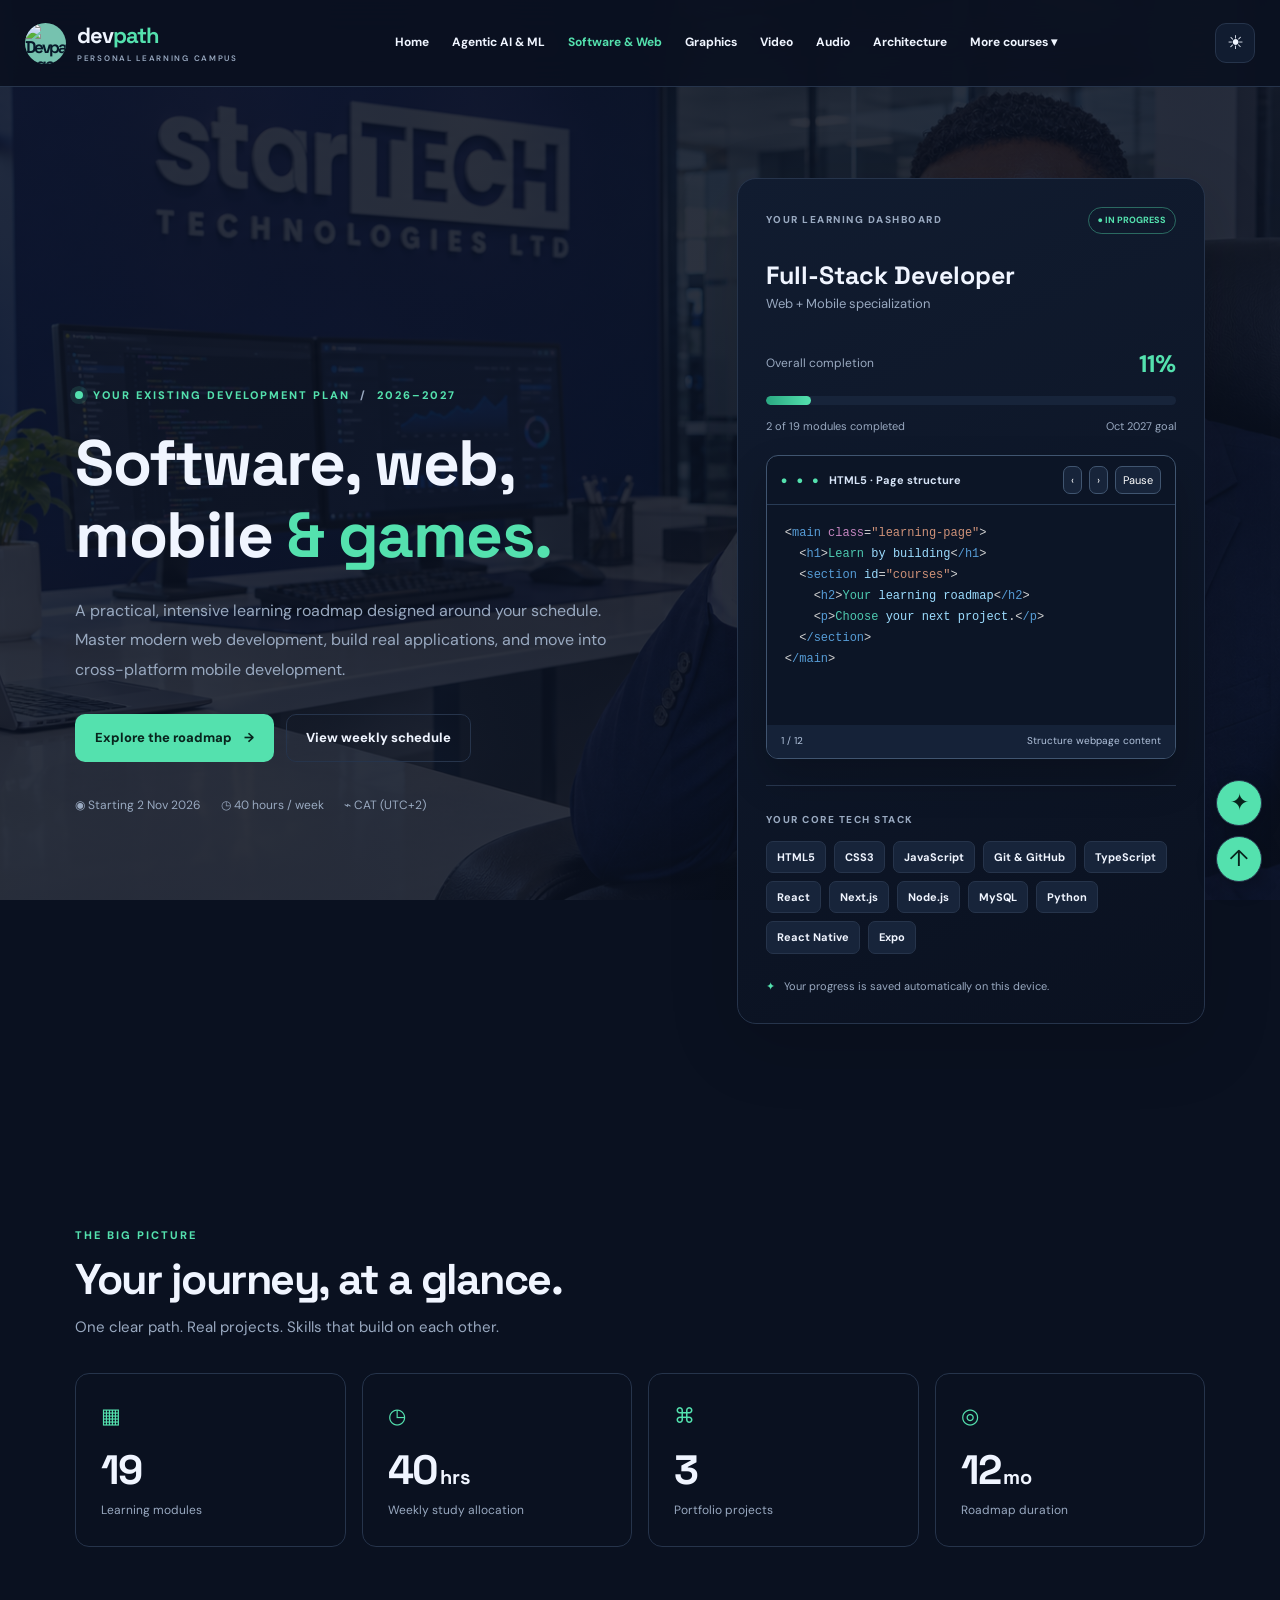
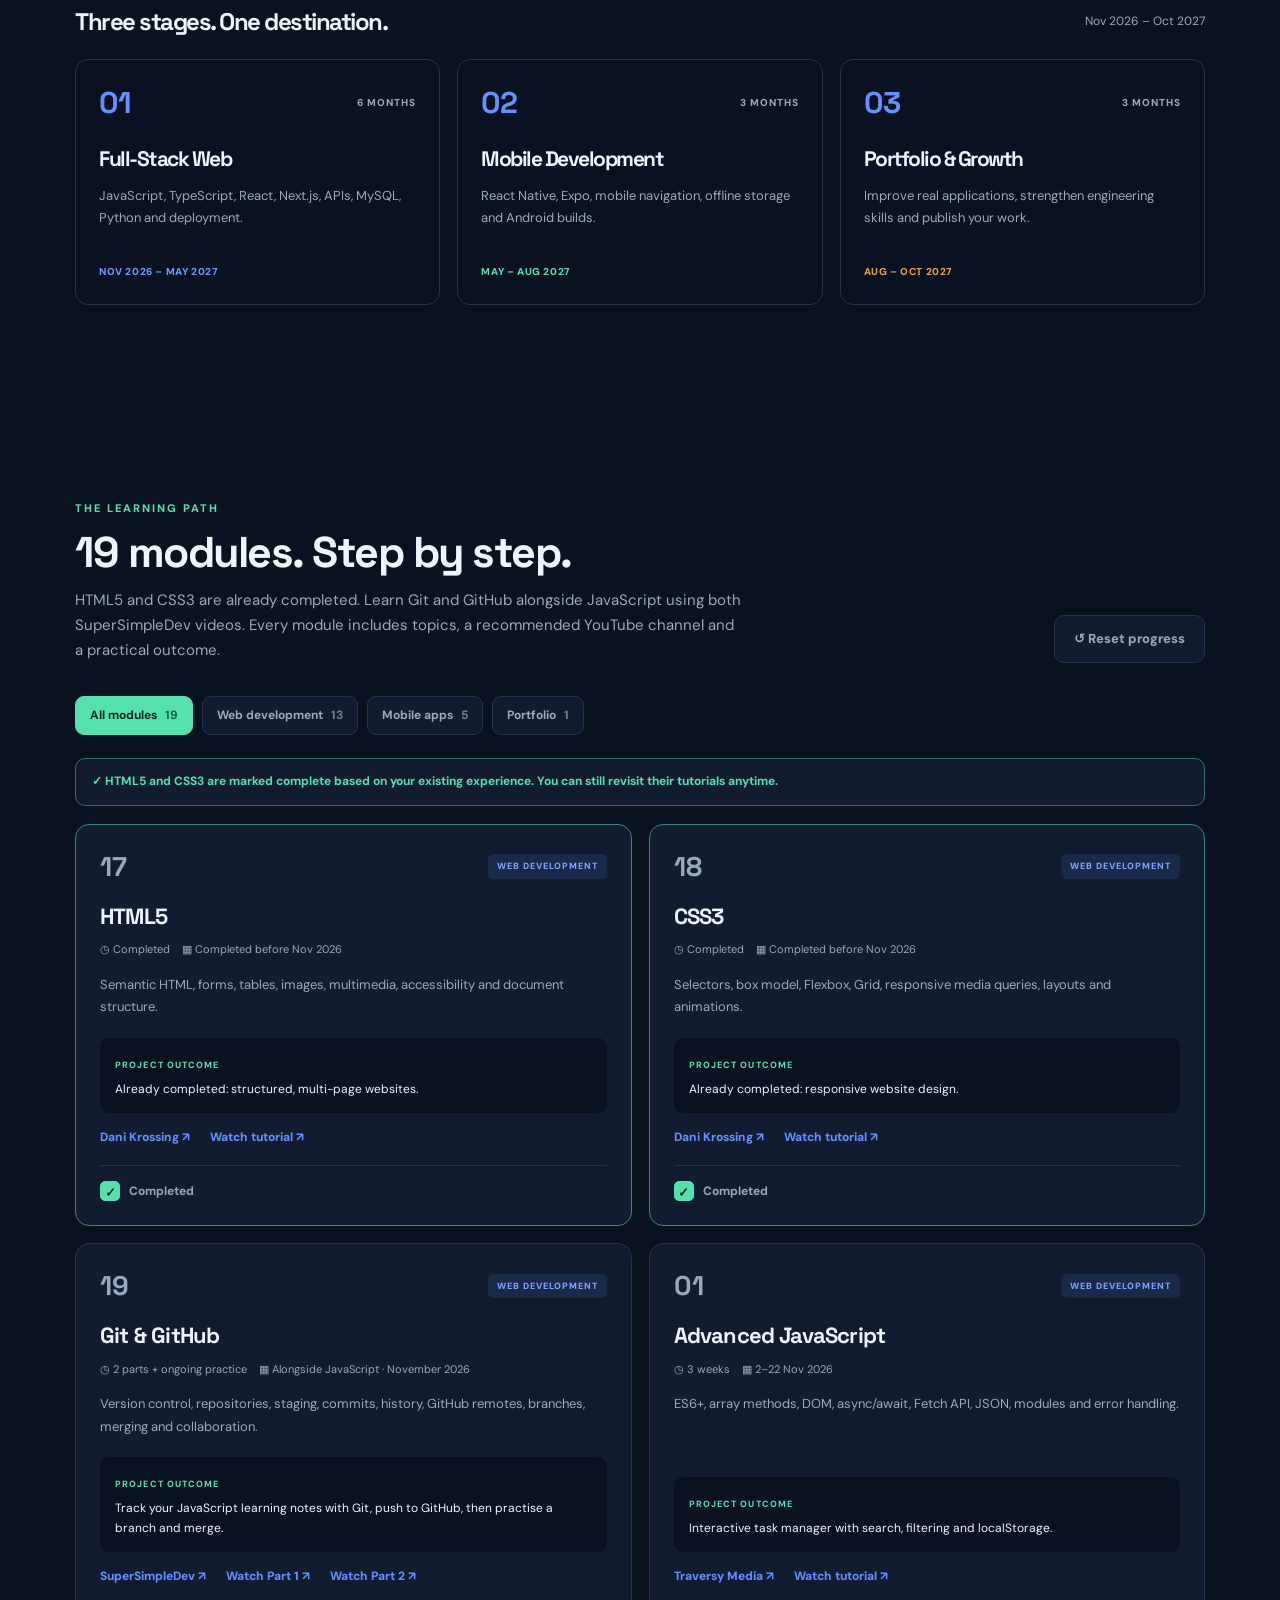
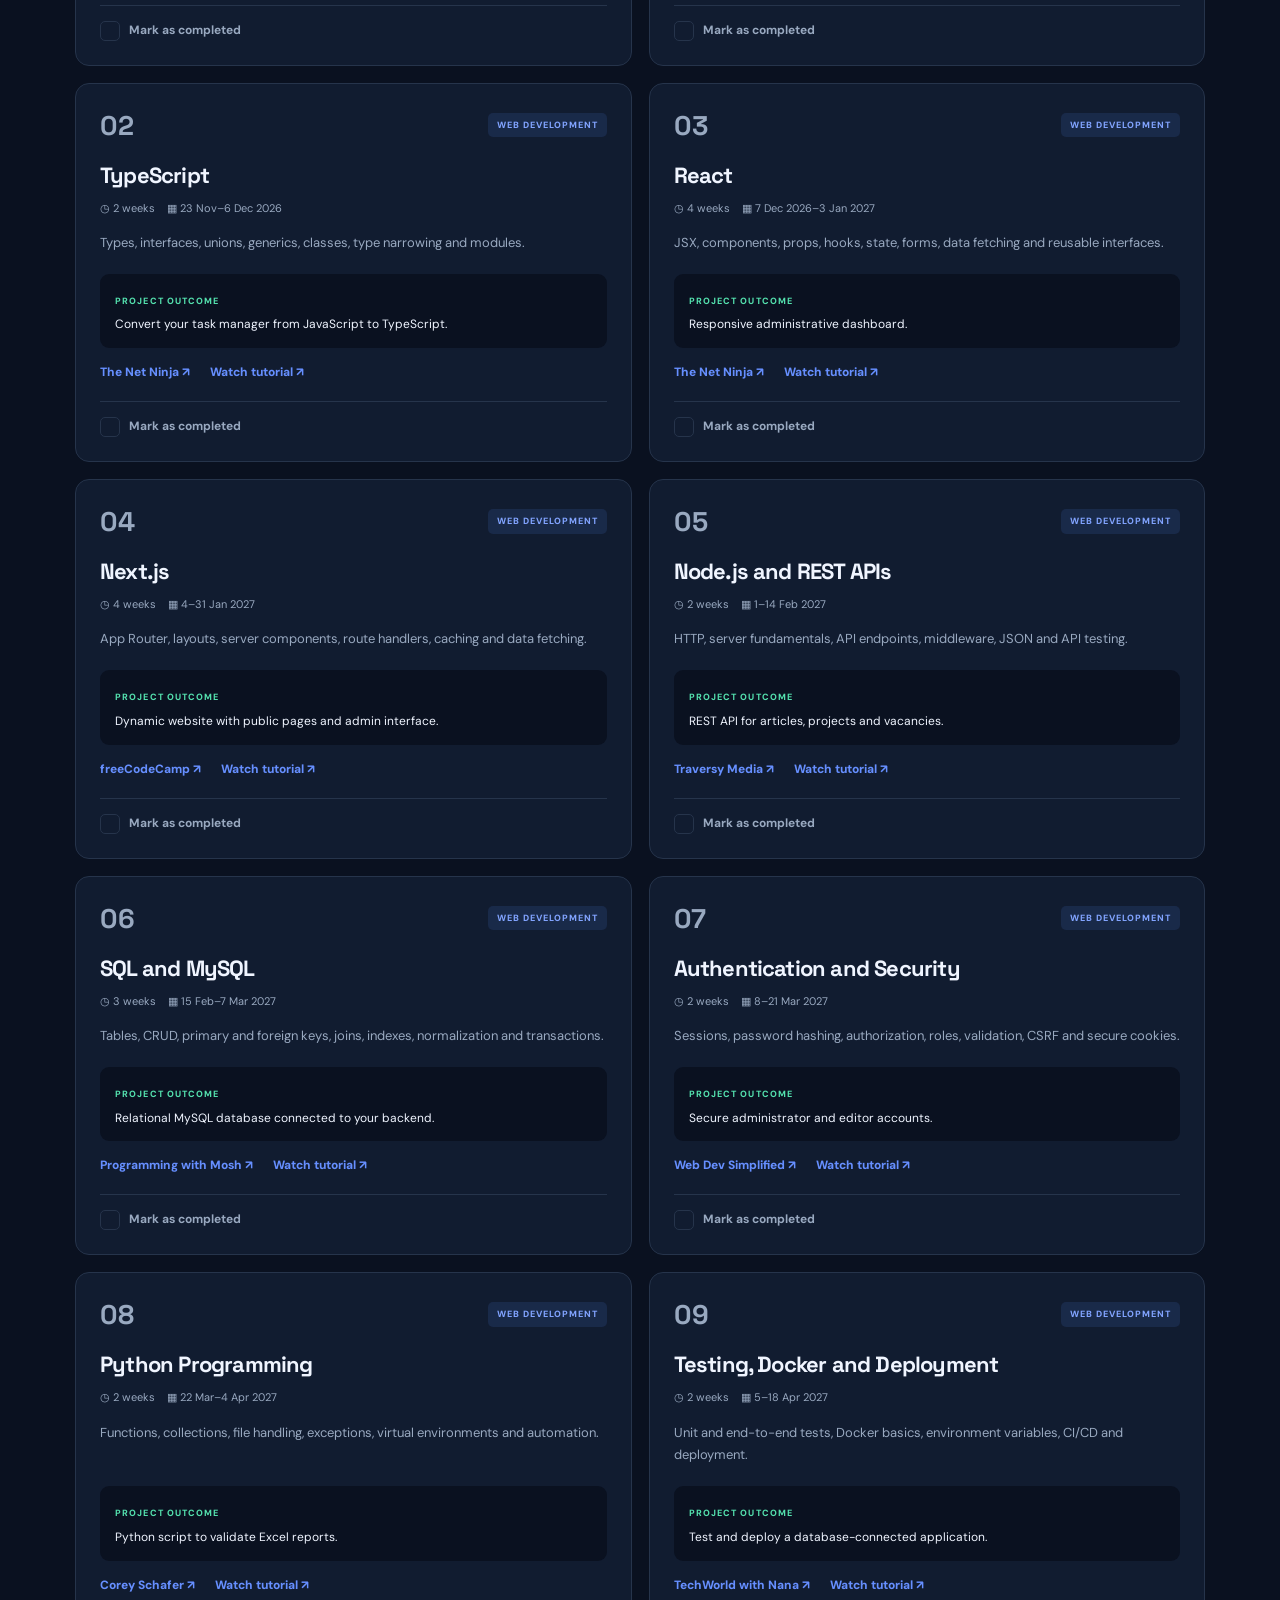
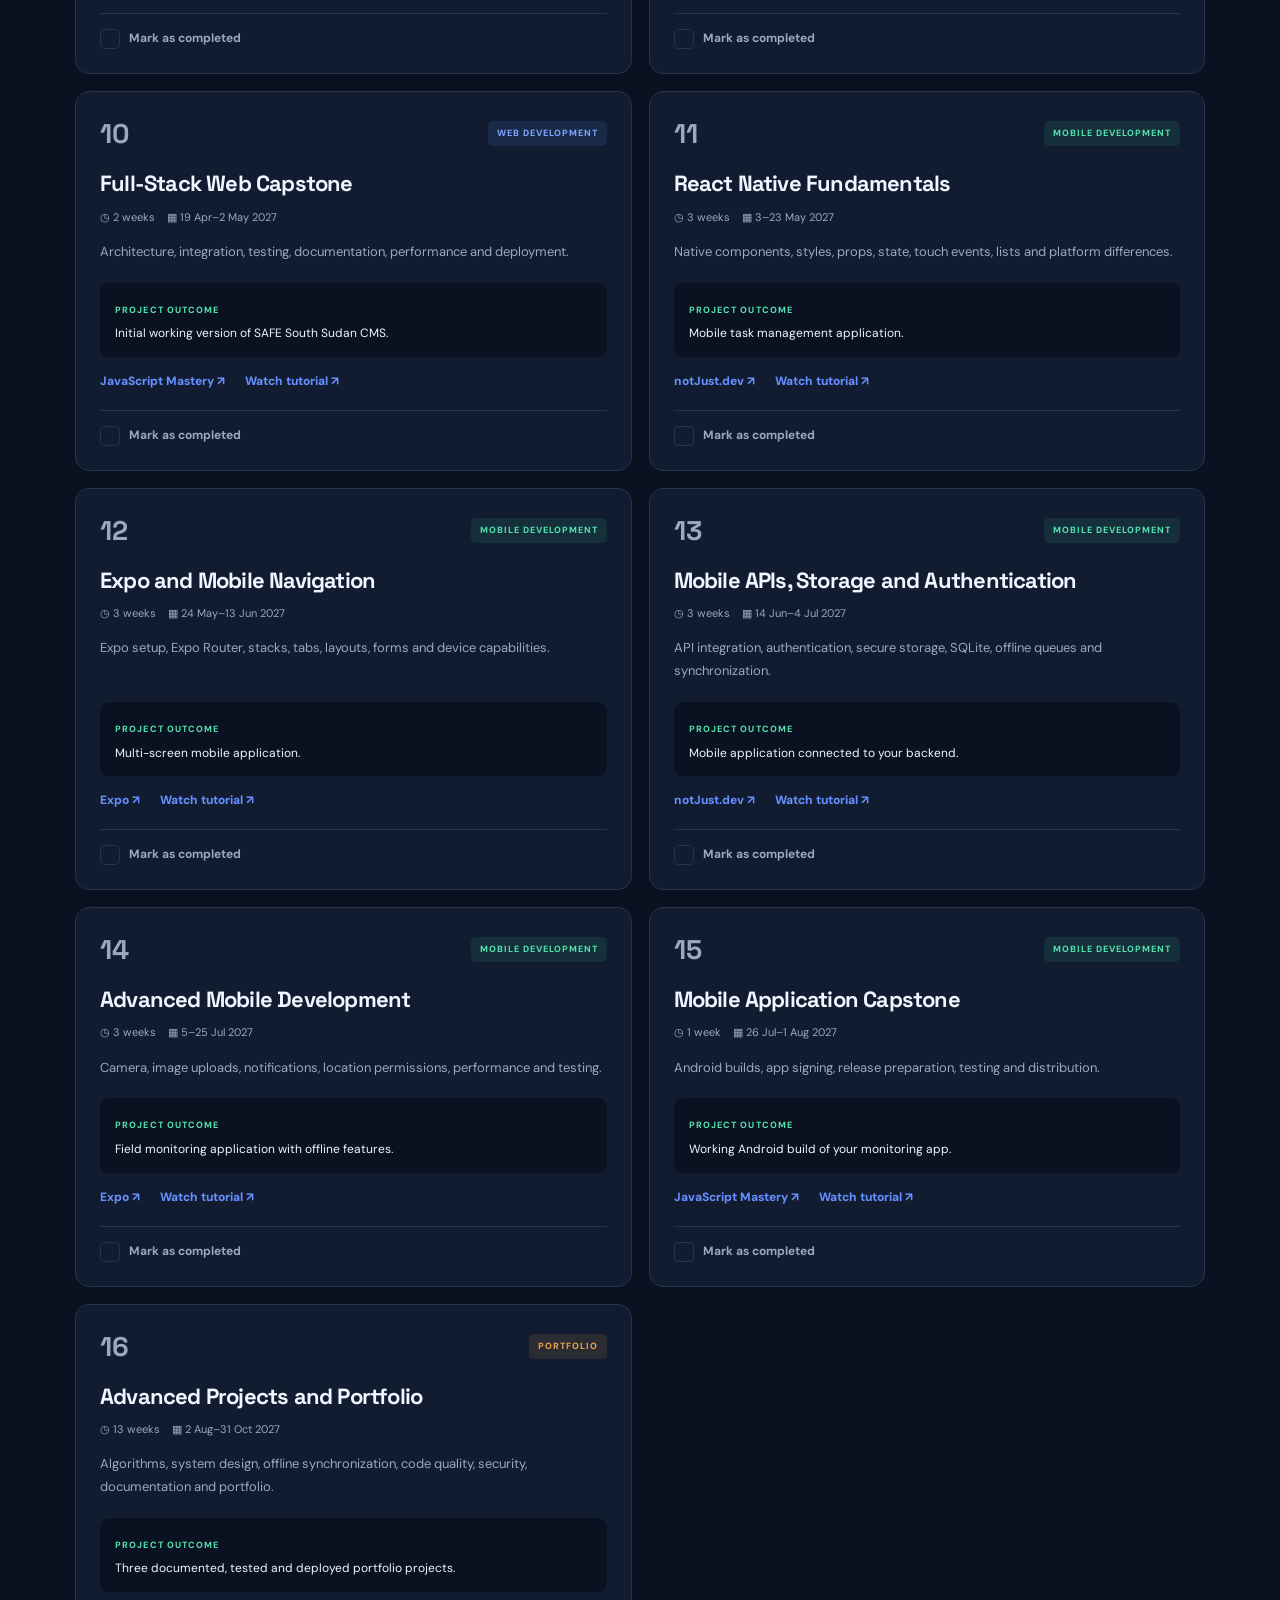
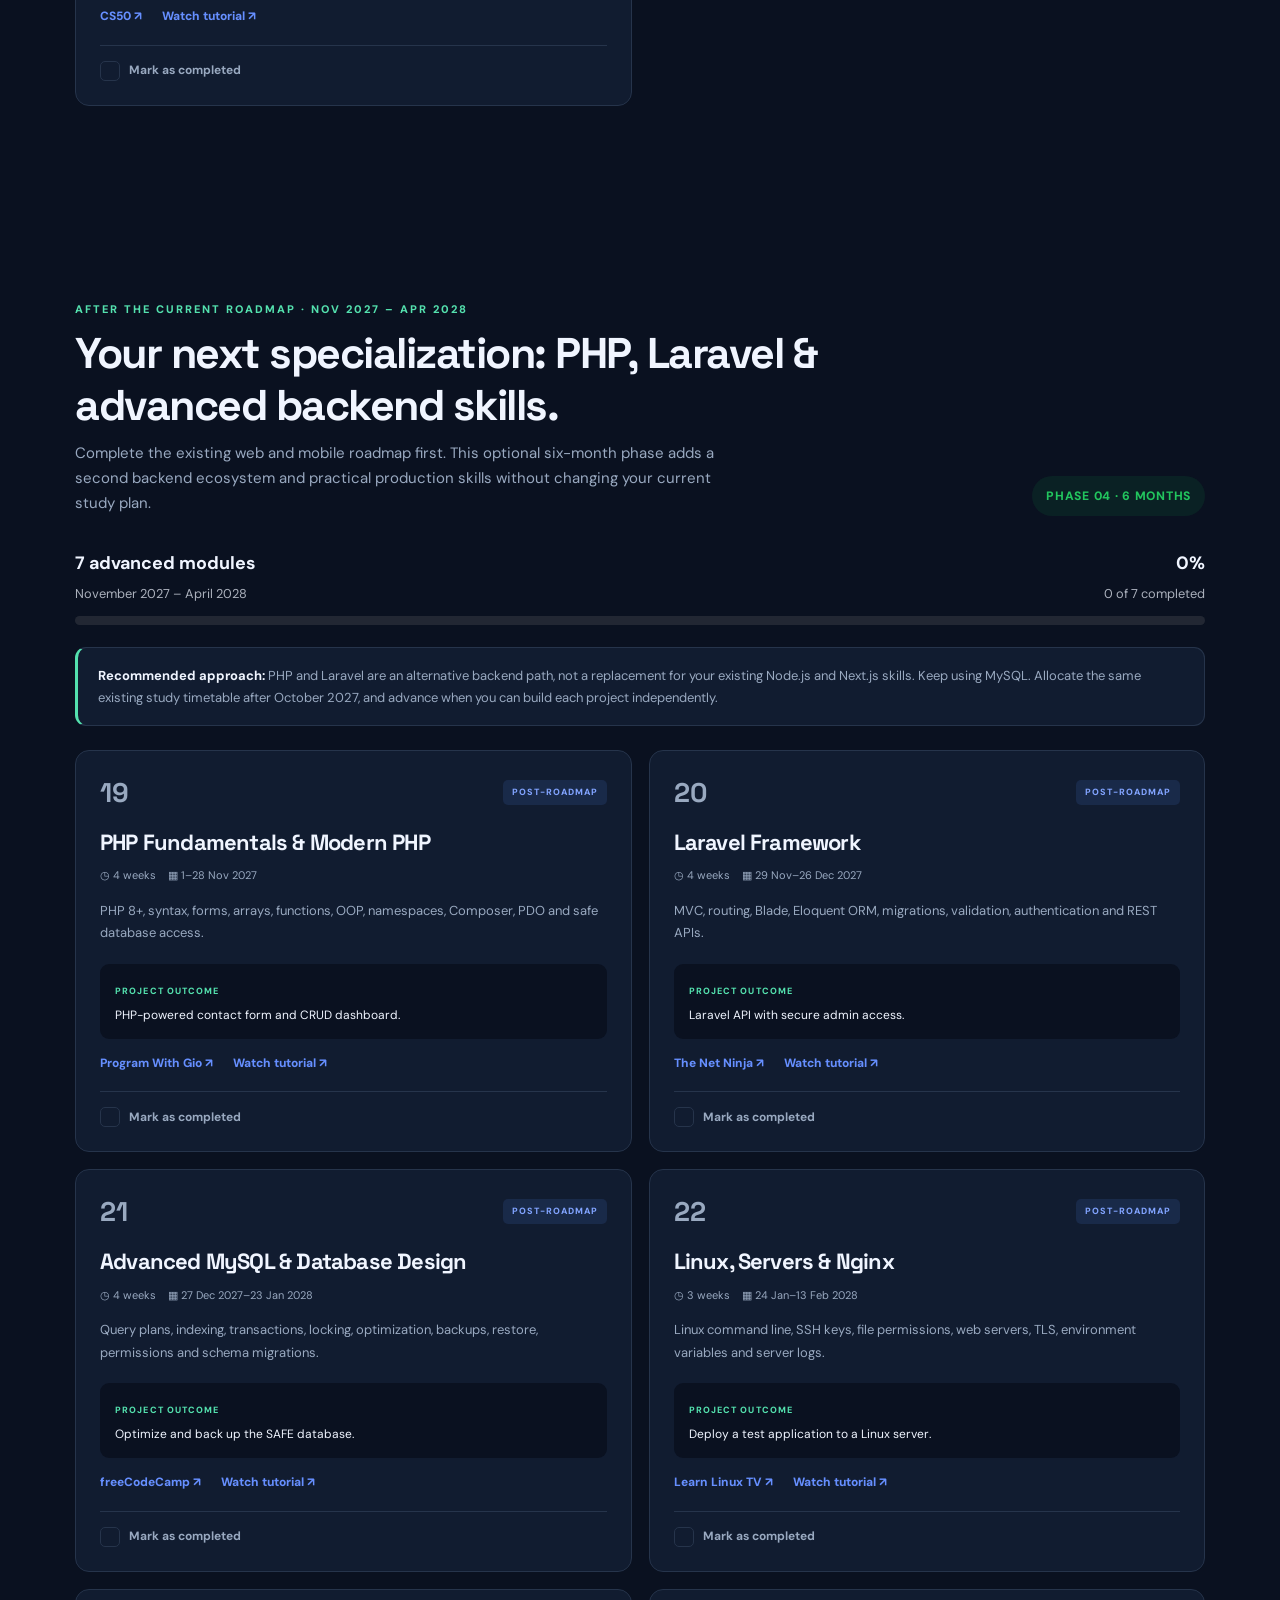
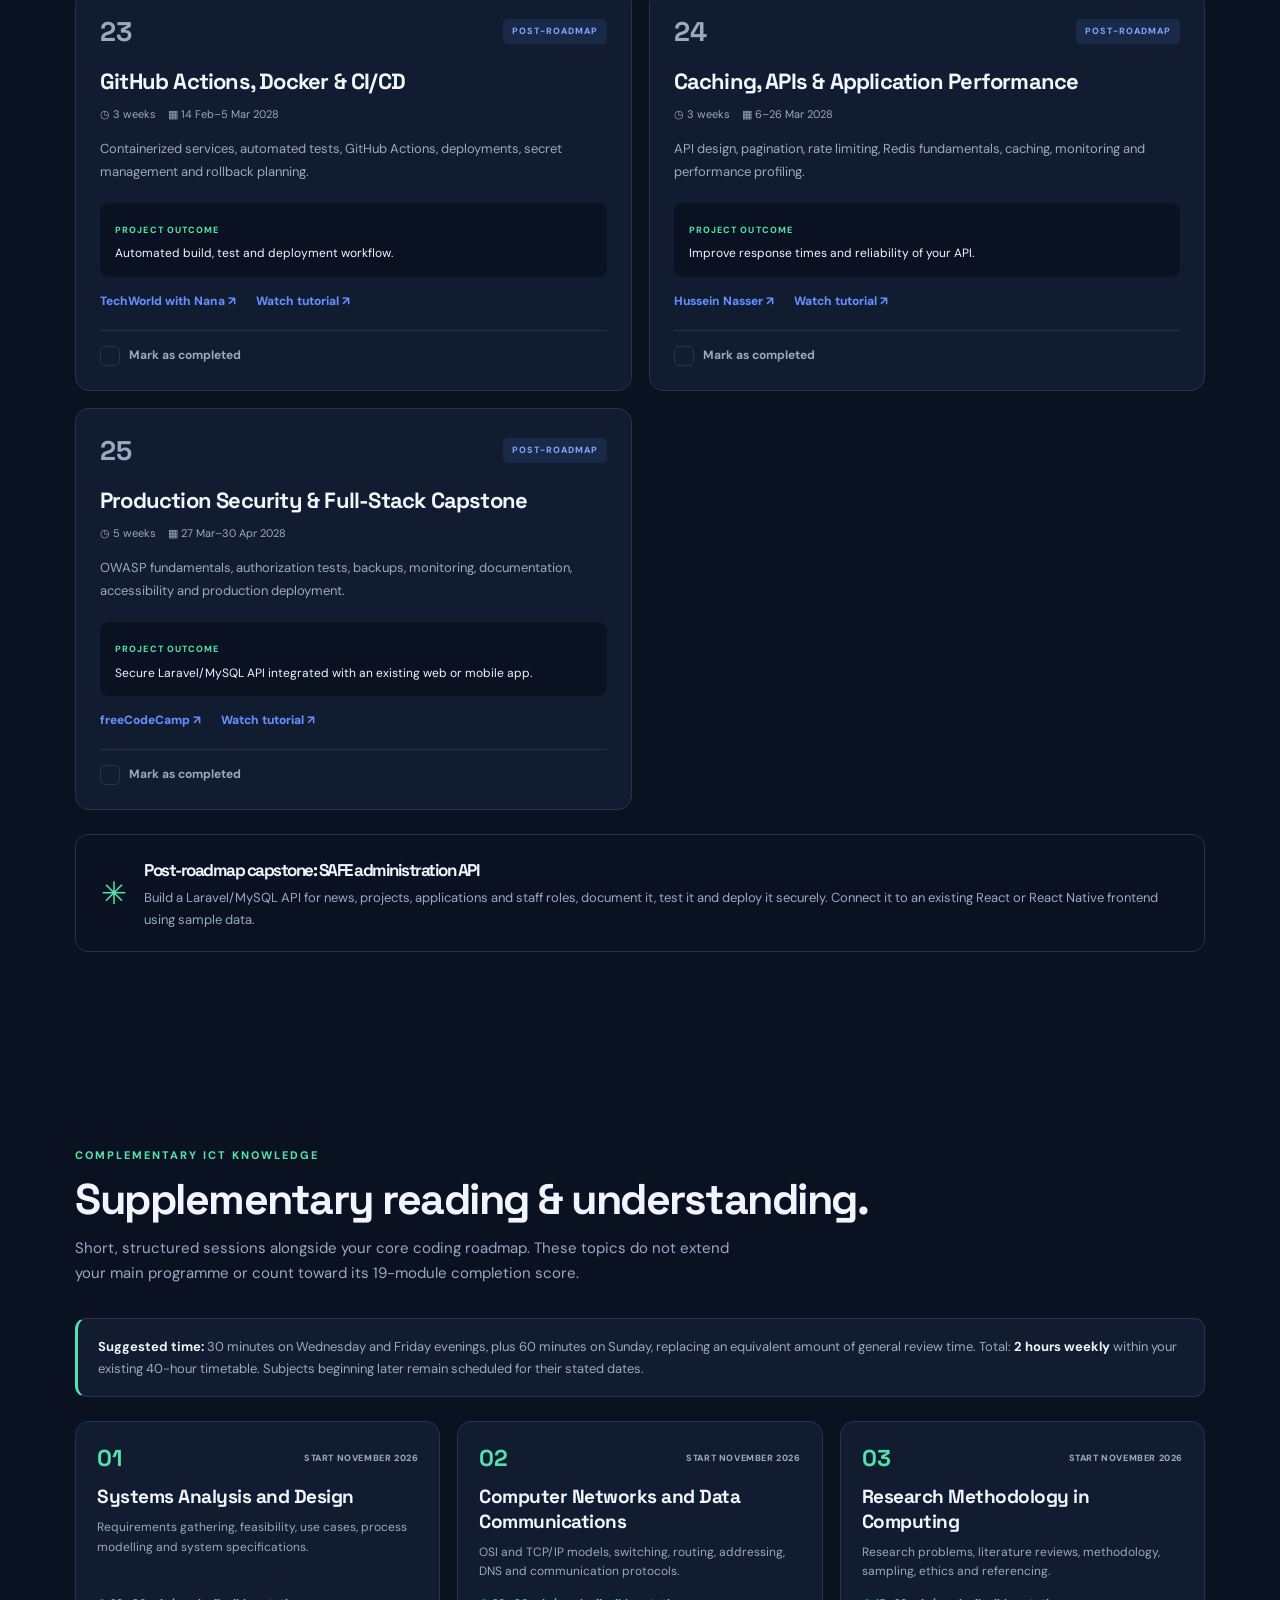
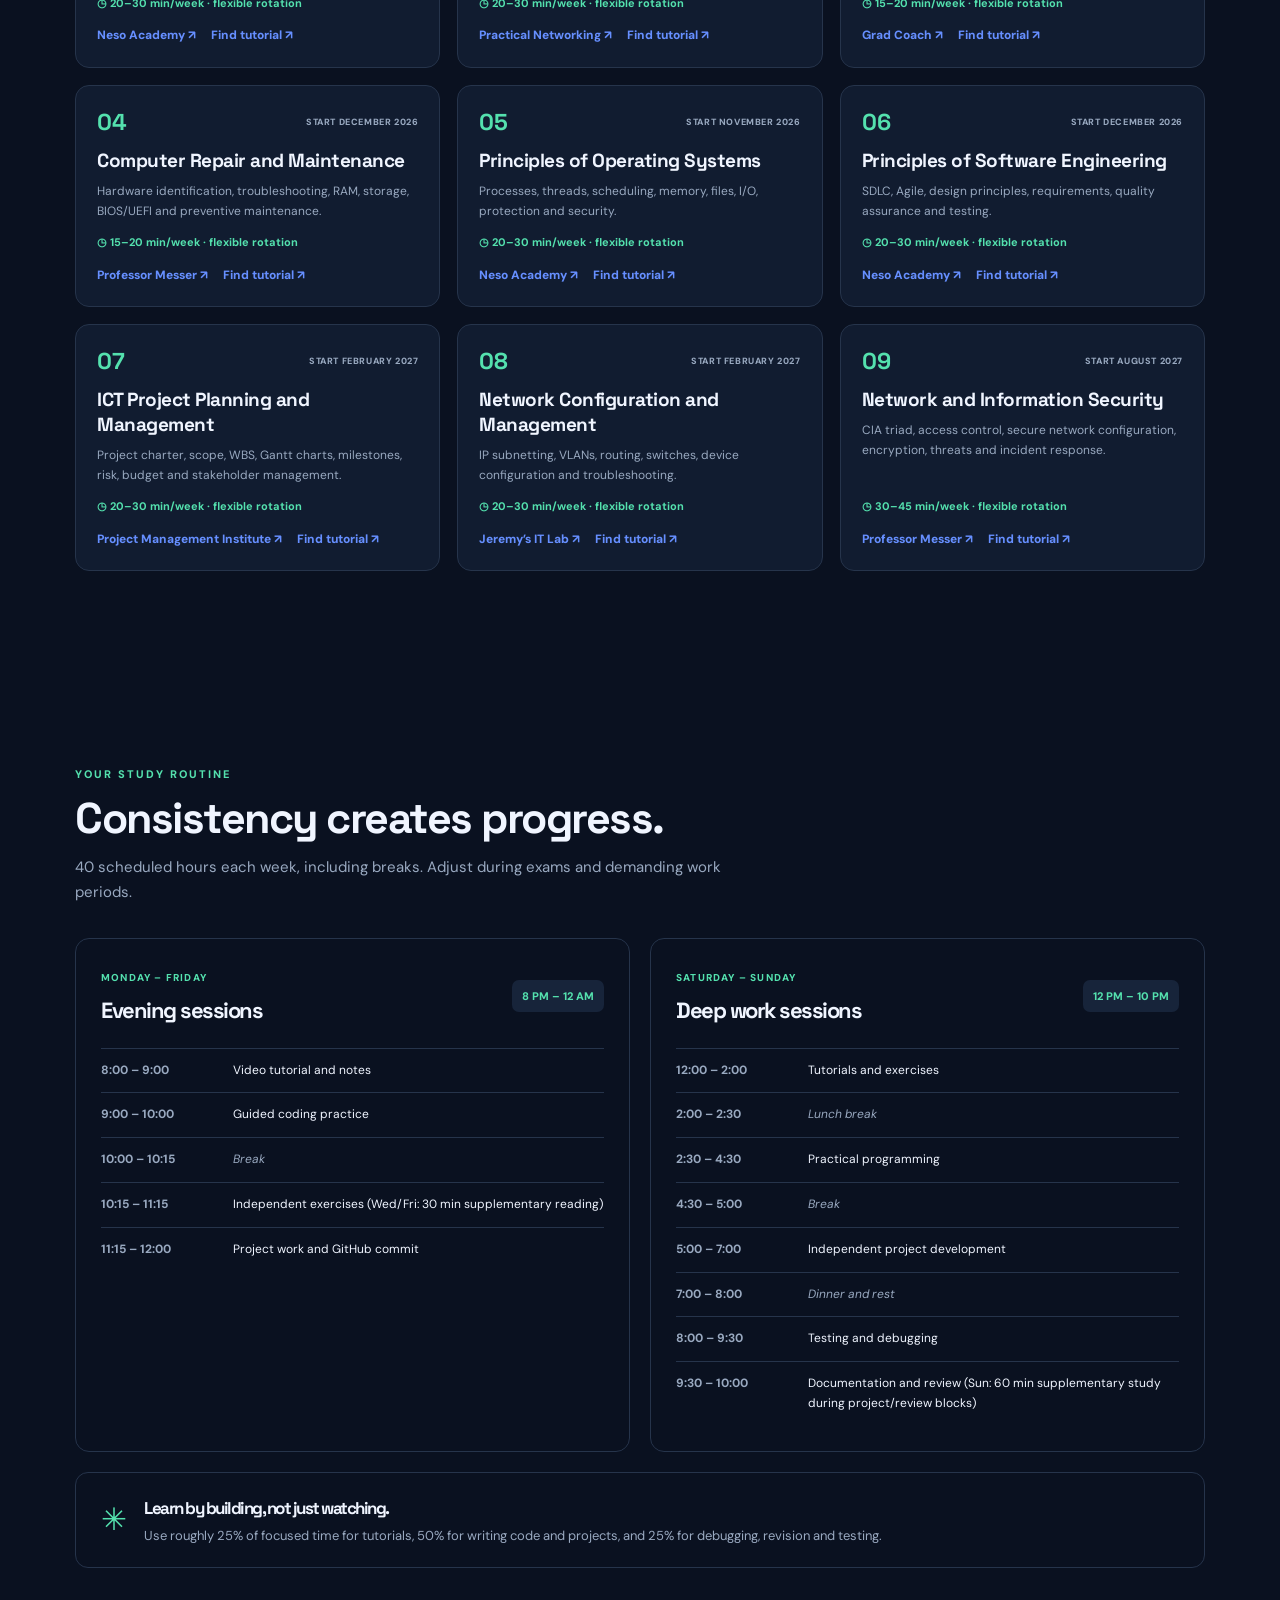
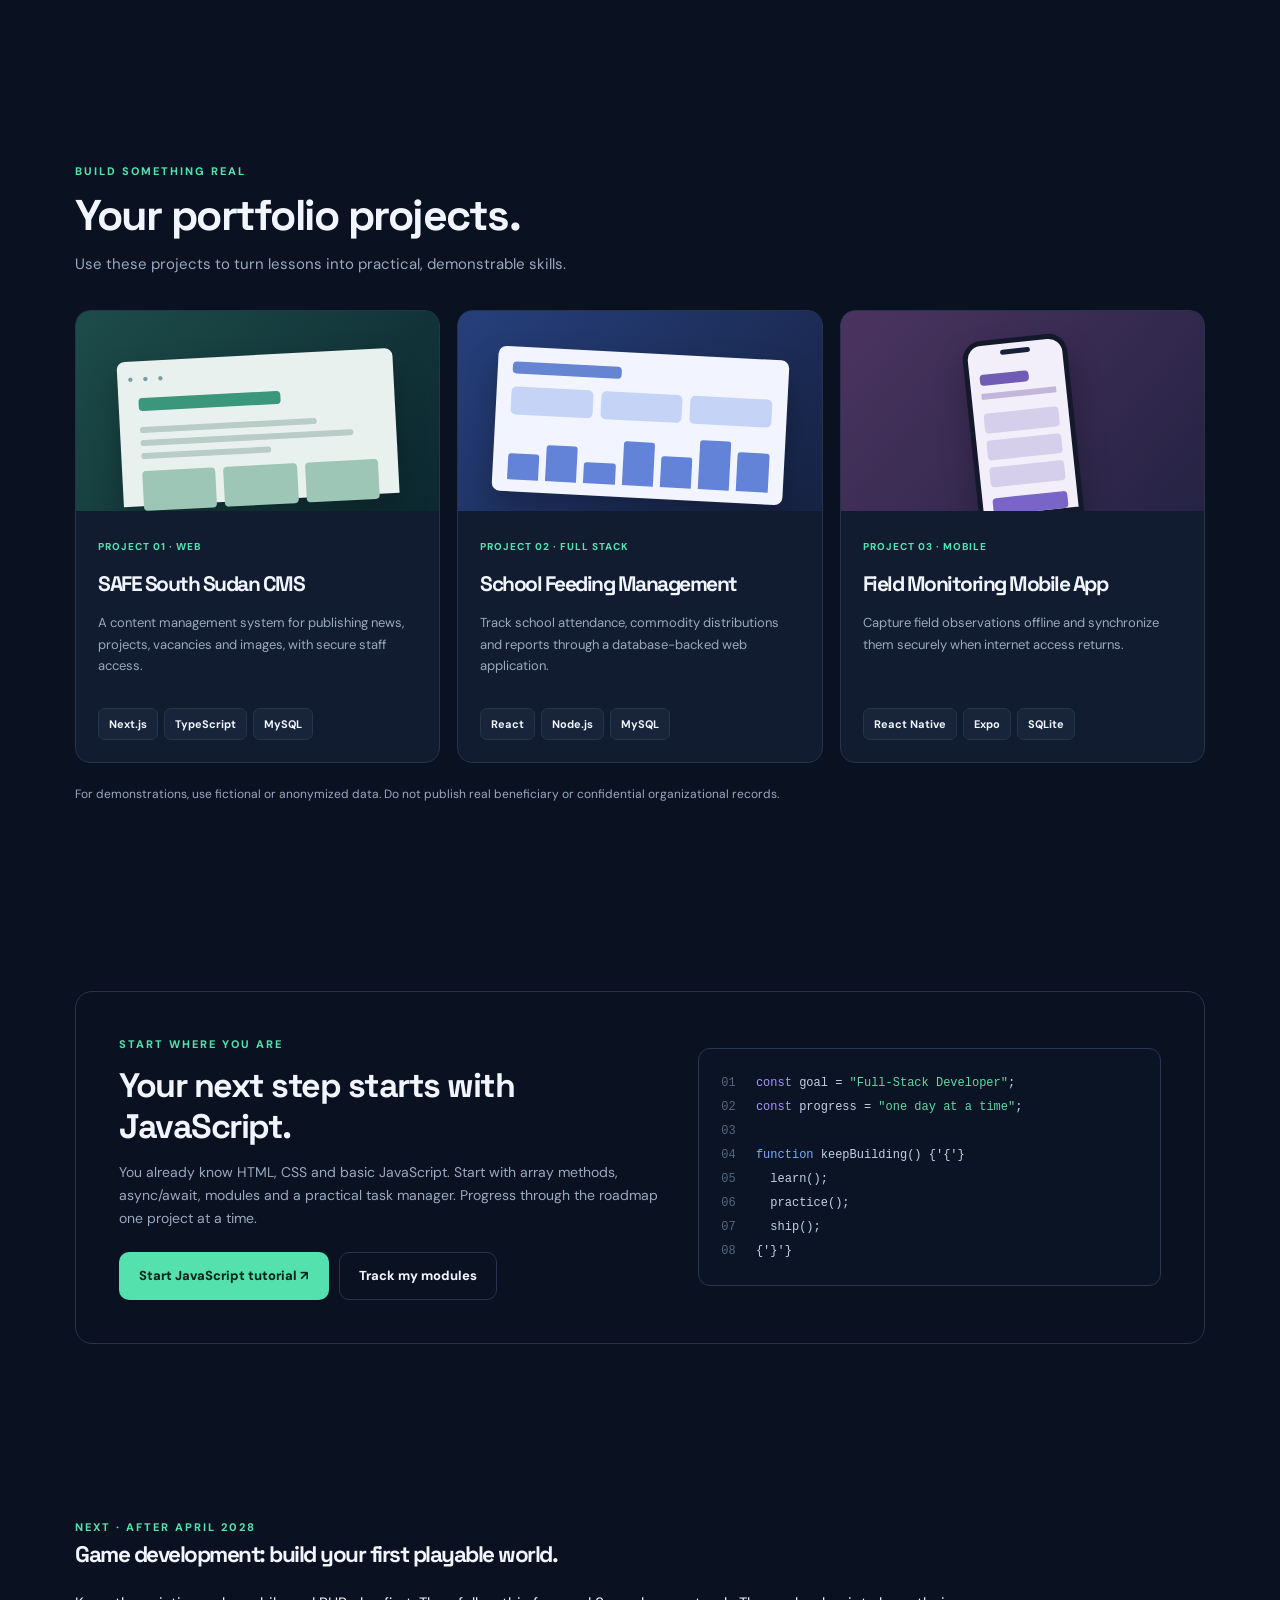
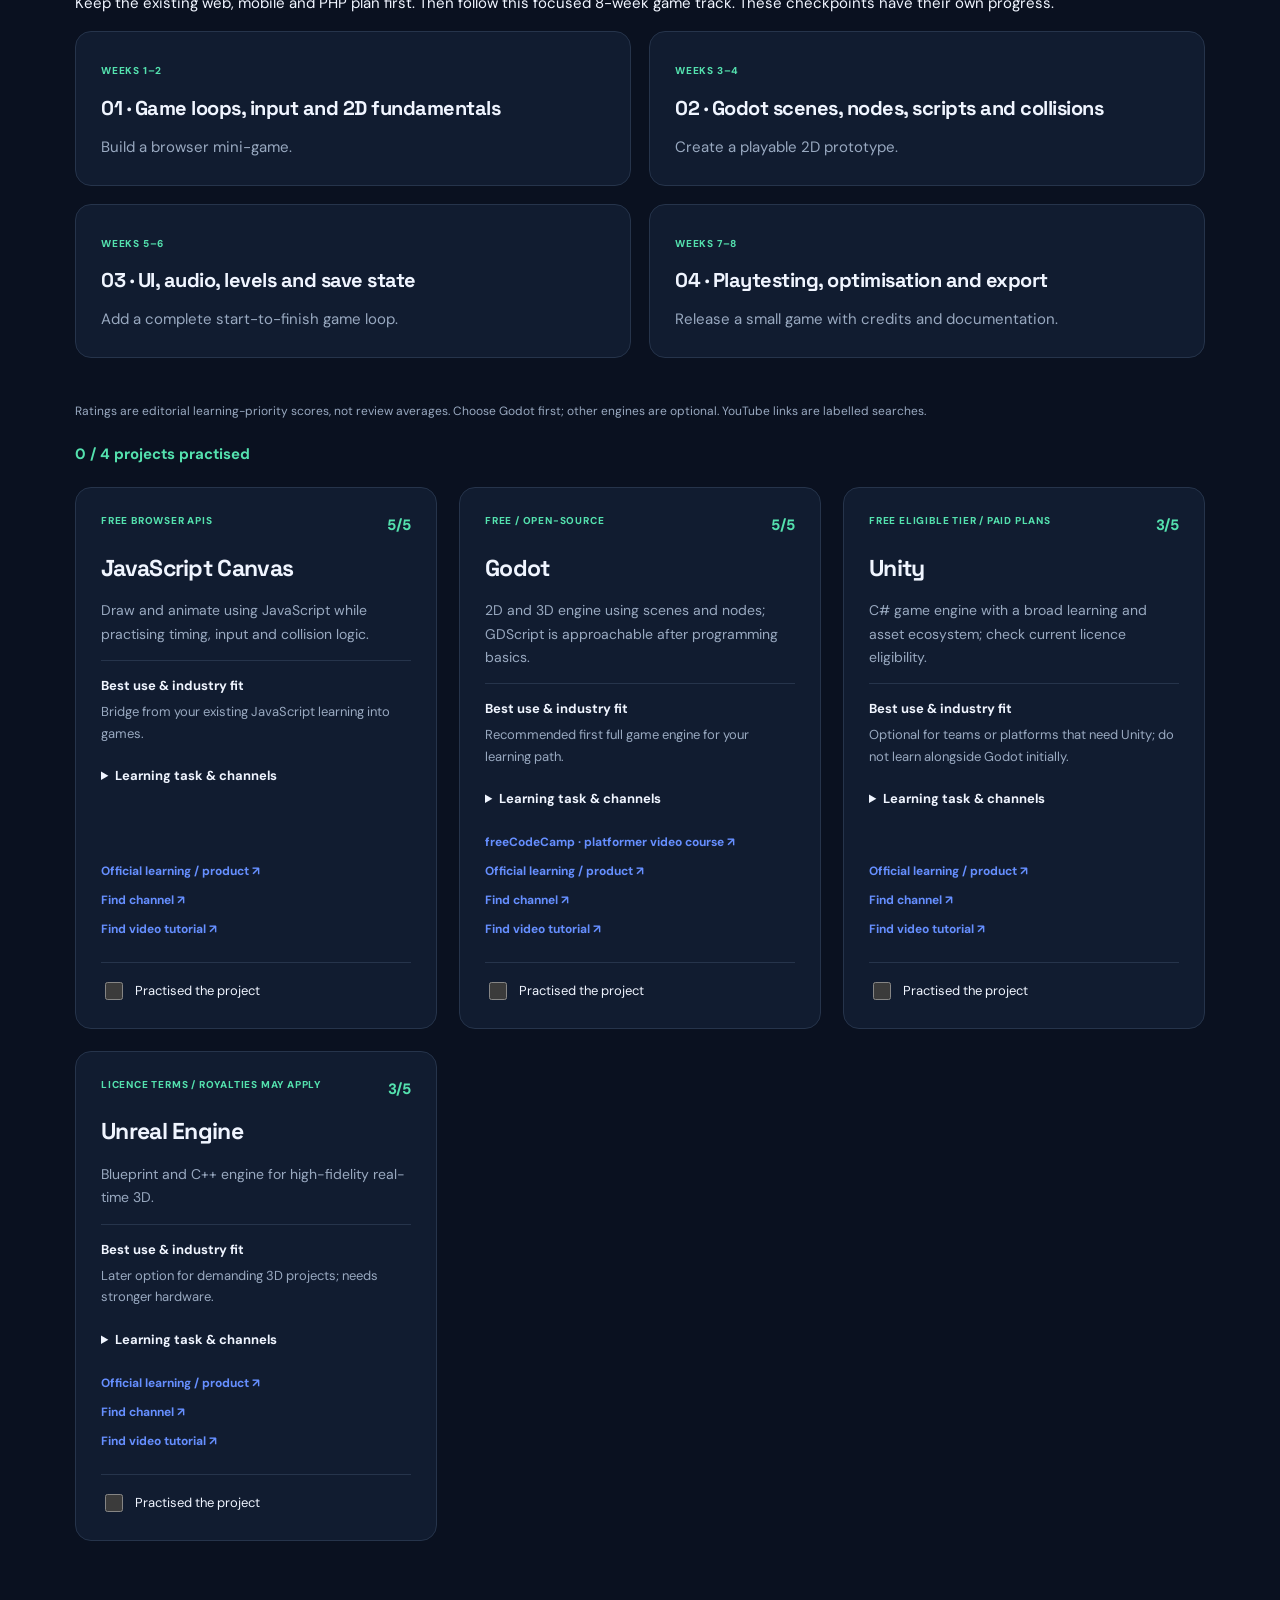
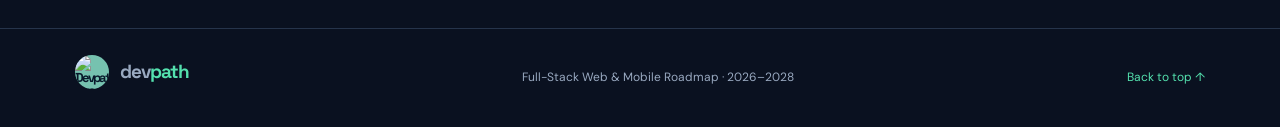
==== software.html @ abb1bf92 "Add files via upload" ====
<!DOCTYPE html>
<html lang="en">
<head>
  <meta charset="UTF-8" />
  <meta name="viewport" content="width=device-width, initial-scale=1" />
  <meta name="theme-color" content="#0b1426" />
  <meta name="description" content="A personalized intensive full-stack web and mobile development roadmap, November 2026 to October 2027." />
  <title>Software &amp; Web Development | Devpath</title>
  <link rel="icon" href="https://seekicon.com/free-icon-download/dev_1.svg" />
  <link rel="preload" as="image" href="hero1.png" />
  <link rel="preload" as="image" href="hero2.png" />
  <link rel="stylesheet" href="styles.css" /><link rel="stylesheet" href="hub.css" /><script src="common.js" defer></script>
  <script src="script.js" defer></script>
</head>
<body>
  <a class="skip" href="#main">Skip to content</a><header class="site-header"><div class="container hub-nav"><a href="index.html" class="brand"><span class="brand-mark"><img src="https://seekicon.com/free-icon-download/dev_1.svg" alt="Devpath logo" width="34" height="34"></span><span>dev<span class="brand-accent">path</span><small>PERSONAL LEARNING CAMPUS</small></span></a><button id="menuToggle" class="icon-btn" aria-label="Open navigation" aria-expanded="false" aria-controls="hubMenu">☰</button><nav id="hubMenu" aria-label="Main navigation"><a href="index.html">Home</a><a href="ai.html">Agentic AI &amp; ML</a><a href="software.html">Software &amp; Web</a><a href="graphics.html">Graphics</a><a href="video.html">Video</a><a href="audio.html">Audio</a><a href="architecture.html">Architecture</a><div class="nav-dropdown"><button id="moreToggle" aria-expanded="false" aria-controls="moreMenu">More courses ▾</button><div id="moreMenu" class="dropdown-panel"><a href="cybersecurity.html">Cyber Security &amp; Ethical Hacking</a><a href="cloud.html">Cloud Computing</a><a href="data.html">Data Science &amp; Analytics</a><a href="networking.html">Networking &amp; IT Support</a><a href="repair.html">Computer Repair &amp; Maintenance</a><a href="office.html">Microsoft Office Professional</a></div></div></nav><button id="themeToggle" class="icon-btn" aria-label="Toggle light or dark mode">☀</button></div></header>
  <main id="main">
    <section id="home" class="hero">
      <div class="container hero-grid">
        <div class="hero-copy"><div class="eyebrow"><span class="pulse"></span> YOUR EXISTING DEVELOPMENT PLAN <span class="eyebrow-sep">/</span> 2026–2027</div>
          <h1>Software, web, mobile <span>&amp; games.</span></h1>
          <p>A practical, intensive learning roadmap designed around your schedule. Master modern web development, build real applications, and move into cross-platform mobile development.</p>
          <div class="hero-buttons"><a href="#modules" class="btn btn-primary">Explore the roadmap <span>→</span></a><a href="#schedule" class="btn btn-outline">View weekly schedule</a></div>
          <div class="hero-foot"><span>◉ Starting 2 Nov 2026</span><span>◷ 40 hours / week</span><span>⌁ CAT (UTC+2)</span></div>
        </div>
        <div class="hero-panel"><div class="panel-top"><span class="panel-label">YOUR LEARNING DASHBOARD</span><span class="live-pill">● IN PROGRESS</span></div><div class="panel-title">Full-Stack Developer</div><p>Web + Mobile specialization</p>
          <div class="progress-top"><span>Overall completion</span><strong id="heroPercent">0%</strong></div><div class="progress-track"><div id="heroProgress" class="progress-fill"></div></div><div class="progress-foot"><span id="heroCount">2 of 19 modules completed</span><span>Oct 2027 goal</span></div>
          <div class="demo-screen stack-demo" aria-label="Code previews for every core technology"><div class="demo-top"><span aria-hidden="true">● ● ●</span><strong id="stackDemoTitle">HTML5 · Page structure</strong><button id="stackDemoPrevious" type="button" aria-label="Previous technology">‹</button><button id="stackDemoNext" type="button" aria-label="Next technology">›</button><button id="stackDemoPause" type="button" aria-label="Pause technology preview">Pause</button></div><div class="demo-canvas" id="stackDemoCanvas"><pre><code id="stackDemoCode"></code></pre></div><div class="demo-bottom"><span id="stackDemoCount">1 / 12</span><span id="stackDemoPurpose">Structure webpage content</span></div></div><div class="panel-divider"></div><div class="stack-label">YOUR CORE TECH STACK</div><div class="stack-pills"><span>HTML5</span><span>CSS3</span><span>JavaScript</span><span>Git &amp; GitHub</span><span>TypeScript</span><span>React</span><span>Next.js</span><span>Node.js</span><span>MySQL</span><span>Python</span><span>React Native</span><span>Expo</span></div>
          <div class="panel-note"><span>✦</span> Your progress is saved automatically on this device.</div>
        </div>
      </div>
    </section>
    <section id="overview" class="section overview-section"><div class="container"><div class="section-heading"><div><div class="kicker">THE BIG PICTURE</div><h2>Your journey, at a glance.</h2><p>One clear path. Real projects. Skills that build on each other.</p></div></div>
      <div class="stat-grid"><article class="stat"><span class="stat-icon">▦</span><strong>19</strong><span>Learning modules</span></article><article class="stat"><span class="stat-icon">◷</span><strong>40<span class="unit">hrs</span></strong><span>Weekly study allocation</span></article><article class="stat"><span class="stat-icon">⌘</span><strong>3</strong><span>Portfolio projects</span></article><article class="stat"><span class="stat-icon">◎</span><strong>12<span class="unit">mo</span></strong><span>Roadmap duration</span></article></div>
      <div class="path-section"><div class="path-heading"><h3>Three stages. One destination.</h3><span>Nov 2026 – Oct 2027</span></div><div class="path-grid"><article class="path-card"><div class="path-no">01 <span>6 MONTHS</span></div><h3>Full-Stack Web</h3><p>JavaScript, TypeScript, React, Next.js, APIs, MySQL, Python and deployment.</p><div class="path-tag blue">NOV 2026 – MAY 2027</div></article><article class="path-card"><div class="path-no">02 <span>3 MONTHS</span></div><h3>Mobile Development</h3><p>React Native, Expo, mobile navigation, offline storage and Android builds.</p><div class="path-tag green">MAY – AUG 2027</div></article><article class="path-card"><div class="path-no">03 <span>3 MONTHS</span></div><h3>Portfolio &amp; Growth</h3><p>Improve real applications, strengthen engineering skills and publish your work.</p><div class="path-tag amber">AUG – OCT 2027</div></article></div></div>
    </div></section>
    <section id="modules" class="section modules-section"><div class="container"><div class="section-heading split"><div><div class="kicker">THE LEARNING PATH</div><h2>19 modules. Step by step.</h2><p>HTML5 and CSS3 are already completed. Learn Git and GitHub alongside JavaScript using both SuperSimpleDev videos. Every module includes topics, a recommended YouTube channel and a practical outcome.</p></div><button class="btn btn-subtle" id="resetProgress" type="button">↺ Reset progress</button></div>
      <div class="filters" role="group" aria-label="Filter modules"><button class="filter active" data-filter="all" aria-pressed="true">All modules <span>19</span></button><button class="filter" data-filter="web" aria-pressed="false">Web development <span>13</span></button><button class="filter" data-filter="mobile" aria-pressed="false">Mobile apps <span>5</span></button><button class="filter" data-filter="portfolio" aria-pressed="false">Portfolio <span>1</span></button></div>
      <div class="completed-intro">✓ HTML5 and CSS3 are marked complete based on your existing experience. You can still revisit their tutorials anytime.</div><div id="moduleGrid" class="module-grid"></div>
    </div></section>
    <section id="specialization" class="section specialization-section"><div class="container">
      <div class="section-heading split"><div><div class="kicker">AFTER THE CURRENT ROADMAP · NOV 2027 – APR 2028</div><h2>Your next specialization: PHP, Laravel &amp; advanced backend skills.</h2><p>Complete the existing web and mobile roadmap first. This optional six-month phase adds a second backend ecosystem and practical production skills without changing your current study plan.</p></div><span class="phase-label">PHASE 04 · 6 MONTHS</span></div>
      <div class="specialization-intro"><div><strong>7 advanced modules</strong><span>November 2027 – April 2028</span></div><div><strong id="specializationPercent">0%</strong><span id="specializationCount">0 of 7 completed</span></div></div>
      <div class="specialization-track"><div id="specializationProgress"></div></div>
      <div class="supplement-note"><strong>Recommended approach:</strong> PHP and Laravel are an alternative backend path, not a replacement for your existing Node.js and Next.js skills. Keep using MySQL. Allocate the same existing study timetable after October 2027, and advance when you can build each project independently.</div>
      <div id="specializationGrid" class="module-grid"></div>
      <div class="method-banner"><div class="method-icon">✳</div><div><h3>Post-roadmap capstone: SAFE administration API</h3><p>Build a Laravel/MySQL API for news, projects, applications and staff roles, document it, test it and deploy it securely. Connect it to an existing React or React Native frontend using sample data.</p></div></div>
    </div></section>
    <section id="supplementary" class="section supplementary-section"><div class="container"><div class="section-heading"><div class="kicker">COMPLEMENTARY ICT KNOWLEDGE</div><h2>Supplementary reading &amp; understanding.</h2><p>Short, structured sessions alongside your core coding roadmap. These topics do not extend your main programme or count toward its 19-module completion score.</p></div><div class="supplement-note"><strong>Suggested time:</strong> 30 minutes on Wednesday and Friday evenings, plus 60 minutes on Sunday, replacing an equivalent amount of general review time. Total: <strong>2 hours weekly</strong> within your existing 40-hour timetable. Subjects beginning later remain scheduled for their stated dates.</div><div id="supplementGrid" class="supplement-grid"></div></div></section>
    <section id="schedule" class="section schedule-section"><div class="container"><div class="section-heading"><div class="kicker">YOUR STUDY ROUTINE</div><h2>Consistency creates progress.</h2><p>40 scheduled hours each week, including breaks. Adjust during exams and demanding work periods.</p></div>
      <div class="schedule-grid"><article class="schedule-card"><div class="schedule-head"><div><span class="schedule-overline">MONDAY – FRIDAY</span><h3>Evening sessions</h3></div><div class="time-pill">8 PM – 12 AM</div></div><div class="schedule-rows"><div><time>8:00 – 9:00</time><span>Video tutorial and notes</span></div><div><time>9:00 – 10:00</time><span>Guided coding practice</span></div><div class="break"><time>10:00 – 10:15</time><span>Break</span></div><div><time>10:15 – 11:15</time><span>Independent exercises (Wed/Fri: 30 min supplementary reading)</span></div><div><time>11:15 – 12:00</time><span>Project work and GitHub commit</span></div></div></article>
      <article class="schedule-card"><div class="schedule-head"><div><span class="schedule-overline">SATURDAY – SUNDAY</span><h3>Deep work sessions</h3></div><div class="time-pill">12 PM – 10 PM</div></div><div class="schedule-rows"><div><time>12:00 – 2:00</time><span>Tutorials and exercises</span></div><div class="break"><time>2:00 – 2:30</time><span>Lunch break</span></div><div><time>2:30 – 4:30</time><span>Practical programming</span></div><div class="break"><time>4:30 – 5:00</time><span>Break</span></div><div><time>5:00 – 7:00</time><span>Independent project development</span></div><div class="break"><time>7:00 – 8:00</time><span>Dinner and rest</span></div><div><time>8:00 – 9:30</time><span>Testing and debugging</span></div><div><time>9:30 – 10:00</time><span>Documentation and review (Sun: 60 min supplementary study during project/review blocks)</span></div></div></article></div>
      <div class="method-banner"><div class="method-icon">✳</div><div><h3>Learn by building, not just watching.</h3><p>Use roughly 25% of focused time for tutorials, 50% for writing code and projects, and 25% for debugging, revision and testing.</p></div></div>
    </div></section>
    <section id="projects" class="section projects-section"><div class="container"><div class="section-heading"><div class="kicker">BUILD SOMETHING REAL</div><h2>Your portfolio projects.</h2><p>Use these projects to turn lessons into practical, demonstrable skills.</p></div><div class="project-grid"><article class="project-card"><div class="project-visual visual-safe"><div class="mock-browser"><div class="mock-dots">● ● ●</div><div class="mock-site"><div class="mock-header"></div><div class="mock-lines"><i></i><i></i><i></i></div><div class="mock-cards"><i></i><i></i><i></i></div></div></div></div><div class="project-content"><span class="project-index">PROJECT 01 · WEB</span><h3>SAFE South Sudan CMS</h3><p>A content management system for publishing news, projects, vacancies and images, with secure staff access.</p><div class="project-tech"><span>Next.js</span><span>TypeScript</span><span>MySQL</span></div></div></article><article class="project-card"><div class="project-visual visual-school"><div class="mock-dashboard"><div class="mock-dashboard-top"></div><div class="mock-metrics"><i></i><i></i><i></i></div><div class="mock-chart"><b></b><b></b><b></b><b></b><b></b><b></b><b></b></div></div></div><div class="project-content"><span class="project-index">PROJECT 02 · FULL STACK</span><h3>School Feeding Management</h3><p>Track school attendance, commodity distributions and reports through a database-backed web application.</p><div class="project-tech"><span>React</span><span>Node.js</span><span>MySQL</span></div></div></article><article class="project-card"><div class="project-visual visual-mobile"><div class="mock-phone"><div class="phone-notch"></div><div class="phone-title"></div><div class="phone-line"></div><div class="phone-row"></div><div class="phone-row"></div><div class="phone-row"></div><div class="phone-button"></div></div></div><div class="project-content"><span class="project-index">PROJECT 03 · MOBILE</span><h3>Field Monitoring Mobile App</h3><p>Capture field observations offline and synchronize them securely when internet access returns.</p><div class="project-tech"><span>React Native</span><span>Expo</span><span>SQLite</span></div></div></article></div><p class="privacy-note">For demonstrations, use fictional or anonymized data. Do not publish real beneficiary or confidential organizational records.</p></div></section>
    <section class="section start-section" id="start"><div class="container"><div class="start-card"><div><div class="kicker">START WHERE YOU ARE</div><h2>Your next step starts with JavaScript.</h2><p>You already know HTML, CSS and basic JavaScript. Start with array methods, async/await, modules and a practical task manager. Progress through the roadmap one project at a time.</p><div class="start-actions"><a href="https://www.youtube.com/results?search_query=Traversy+Media+Modern+JavaScript+From+The+Beginning" target="_blank" rel="noopener noreferrer" class="btn btn-primary">Start JavaScript tutorial ↗</a><a href="#modules" class="btn btn-outline">Track my modules</a></div></div><div class="start-code" aria-hidden="true"><div><span>01</span> <em>const</em> goal = <b>"Full-Stack Developer"</b>;</div><div><span>02</span> <em>const</em> progress = <b>"one day at a time"</b>;</div><div><span>03</span> </div><div><span>04</span> <i>function</i> keepBuilding() {'{'}</div><div><span>05</span> &nbsp; learn();</div><div><span>06</span> &nbsp; practice();</div><div><span>07</span> &nbsp; ship();</div><div><span>08</span> {'}'}</div></div></div></div></section>
  <section class="section" id="game-development"><div class="container"><div class="kicker">NEXT · AFTER APRIL 2028</div><h2>Game development: build your first playable world.</h2><p>Keep the existing web, mobile and PHP plan first. Then follow this focused 8-week game track. These checkpoints have their own progress.</p><div id="gameTrack"></div></div></section></main>
  <footer class="footer"><div class="container footer-inner"><div class="brand footer-brand"><span class="brand-mark"><img src="https://seekicon.com/free-icon-download/dev_1.svg" alt="Devpath logo" width="34" height="34"></span><span>dev<span class="brand-accent">path</span></span></div><span>Full-Stack Web &amp; Mobile Roadmap · 2026–2028</span><a href="#home">Back to top ↑</a></div></footer>
<script src="catalog.js"></script><script src="track.js"></script><script src="experience.js" defer></script><script src="stack-preview.js" defer></script></body>
</html>
---- styles.css ----
@import url('https://fonts.googleapis.com/css2?family=DM+Sans:wght@400;500;600;700;800&family=Space+Grotesk:wght@400;500;600;700&display=swap');
:root{color-scheme:dark;--bg:#0a1120;--surface:#111c30;--surface2:#17243a;--text:#f0f5ff;--muted:#99a9c0;--line:#26344b;--accent:#54e1ae;--blue:#668fff;--shadow:0 20px 70px rgba(0,0,0,.15)}:root[data-theme=light]{color-scheme:light;--bg:#f6f8fc;--surface:#fff;--surface2:#edf2f9;--text:#17253c;--muted:#60728b;--line:#dbe4f0;--accent:#087e5b;--blue:#315bca;--shadow:0 20px 50px rgba(38,63,100,.08)}*{box-sizing:border-box}html{scroll-behavior:smooth;scroll-padding-top:85px}body{margin:0;background:var(--bg);color:var(--text);font:15px/1.65 'DM Sans',sans-serif}button,a{font:inherit}a{color:inherit;text-decoration:none}button{cursor:pointer}button:focus-visible,a:focus-visible,input:focus-visible{outline:3px solid var(--accent);outline-offset:4px}.container{max-width:1180px;margin:auto;padding:0 25px}.skip{position:absolute;top:-80px;left:10px;background:var(--accent);color:#071722;padding:10px;z-index:100}.skip:focus{top:10px}.site-header{position:sticky;top:0;z-index:30;background:color-mix(in srgb,var(--bg) 92%,transparent);backdrop-filter:blur(18px);border-bottom:1px solid var(--line)}.nav{height:76px;display:flex;align-items:center;justify-content:space-between;gap:22px}.brand{display:flex;align-items:center;gap:11px;font:700 22px 'Space Grotesk',sans-serif;letter-spacing:-1px;line-height:1}.brand-mark{background:var(--accent);color:#08192a;width:41px;height:41px;border-radius:12px;display:grid;place-items:center;font-size:17px;letter-spacing:-2px}.brand-accent{color:var(--accent)}.brand small{display:block;color:var(--muted);font:600 8px 'DM Sans',sans-serif;letter-spacing:1.7px;margin-top:7px}.nav-links{display:flex;gap:29px;color:var(--muted);font-size:13px;font-weight:700}.nav-links a:hover,.footer a:hover{color:var(--accent)}.nav-actions{display:flex;align-items:center;gap:12px}.icon-btn{width:40px;height:40px;border:1px solid var(--line);border-radius:11px;background:var(--surface);color:var(--text);font-size:19px}.btn{display:inline-flex;align-items:center;justify-content:center;gap:12px;padding:12px 19px;border-radius:10px;font-size:13px;font-weight:800;transition:transform .2s,background .2s;border:1px solid transparent;white-space:nowrap}.btn:hover{transform:translateY(-2px)}.btn-primary{background:var(--accent);color:#08241d}.btn-outline{border-color:var(--line);background:transparent;color:var(--text)}.btn-subtle{background:var(--surface);color:var(--muted);border-color:var(--line)}.hero{padding:91px 0 95px;background:radial-gradient(ellipse 65% 85% at 70% 12%,rgba(57,104,148,.14),transparent 70%)}.hero-grid{display:grid;grid-template-columns:1.12fr .88fr;gap:66px;align-items:center}.eyebrow,.kicker{font-size:11px;font-weight:800;letter-spacing:2px;color:var(--accent)}.eyebrow{display:flex;align-items:center;gap:10px;flex-wrap:wrap}.eyebrow-sep{color:var(--muted)}.pulse{width:8px;height:8px;border-radius:50%;background:var(--accent);box-shadow:0 0 0 5px rgba(84,225,174,.13)}h1,h2,h3,p{margin-top:0}h1,h2,h3{font-family:'Space Grotesk',sans-serif;letter-spacing:-1.5px}h1{font-size:clamp(42px,5vw,70px);line-height:1.12;margin:24px 0}h1 span{color:var(--accent)}.hero-copy>p{font-size:16px;color:var(--muted);max-width:550px;line-height:1.85}.hero-buttons{display:flex;gap:12px;flex-wrap:wrap;margin-top:30px}.hero-foot{display:flex;flex-wrap:wrap;gap:20px;margin-top:34px;font-size:12px;color:var(--muted)}.hero-panel{background:linear-gradient(155deg,var(--surface),var(--bg));border:1px solid var(--line);border-radius:19px;padding:28px;box-shadow:var(--shadow)}.panel-top,.progress-top,.progress-foot,.path-heading,.module-card-top,.module-meta,.module-links,.schedule-head,.footer-inner{display:flex;justify-content:space-between;align-items:center;gap:12px}.panel-label,.stack-label{font-size:10px;font-weight:800;letter-spacing:1.5px;color:var(--muted)}.live-pill{font-size:9px;color:var(--accent);border:1px solid color-mix(in srgb,var(--accent) 40%,transparent);border-radius:30px;padding:5px 9px;font-weight:800}.panel-title{font:700 25px 'Space Grotesk',sans-serif;margin-top:25px}.hero-panel>p{color:var(--muted);font-size:13px;margin:2px 0 30px}.progress-top{font-size:12px;color:var(--muted)}.progress-top strong{color:var(--accent);font-size:24px}.progress-track{height:9px;background:var(--surface2);border-radius:20px;overflow:hidden;margin:12px 0}.progress-fill{height:100%;width:0;background:linear-gradient(90deg,#2aa881,#54e1ae);border-radius:20px;transition:width .3s}.progress-foot{font-size:11px;color:var(--muted)}.panel-divider{height:1px;background:var(--line);margin:26px 0}.stack-pills{display:flex;flex-wrap:wrap;gap:8px;margin-top:13px}.stack-pills span,.project-tech span{padding:6px 10px;background:var(--surface2);border:1px solid var(--line);border-radius:7px;font-size:11px;font-weight:700}.panel-note{display:flex;align-items:center;gap:9px;margin-top:23px;font-size:11px;color:var(--muted)}.panel-note span{color:var(--accent)}.section{padding:87px 0}.section-heading{margin-bottom:33px}.section-heading.split{display:flex;justify-content:space-between;align-items:end;gap:20px}.section-heading h2{font-size:clamp(29px,3.5vw,43px);line-height:1.2;margin:10px 0}.section-heading p{color:var(--muted);margin:0;max-width:670px}.overview-section,.schedule-section,.start-section{background:var(--surface)}.stat-grid{display:grid;grid-template-columns:repeat(4,1fr);gap:16px}.stat{background:var(--bg);border:1px solid var(--line);border-radius:14px;padding:25px;display:flex;flex-direction:column}.stat-icon{font-size:21px;color:var(--accent)}.stat strong{font:700 41px 'Space Grotesk',sans-serif;letter-spacing:-2px;margin-top:12px;line-height:1.2}.stat .unit{font-size:20px;letter-spacing:0;margin-left:3px}.stat>span:last-child{font-size:12px;color:var(--muted);margin-top:6px}.path-section{margin-top:55px}.path-heading{margin-bottom:18px}.path-heading h3{font-size:24px;margin:0}.path-heading>span{color:var(--muted);font-size:12px}.path-grid,.project-grid{display:grid;grid-template-columns:repeat(3,1fr);gap:17px}.path-card{border:1px solid var(--line);border-radius:13px;padding:23px;background:var(--bg)}.path-no{font:700 30px 'Space Grotesk',sans-serif;color:var(--blue);display:flex;justify-content:space-between;align-items:center}.path-no span{font:800 10px 'DM Sans',sans-serif;color:var(--muted);letter-spacing:1px}.path-card h3{font-size:21px;margin:20px 0 8px}.path-card p{font-size:13px;color:var(--muted);min-height:66px}.path-tag{font-size:10px;font-weight:800;letter-spacing:.6px}.path-tag.blue{color:#6e9bff}.path-tag.green{color:var(--accent)}.path-tag.amber{color:#e6a34f}.filters{display:flex;gap:9px;flex-wrap:wrap;margin-bottom:23px}.filter{border:1px solid var(--line);border-radius:9px;background:var(--surface);color:var(--muted);padding:9px 14px;font-size:12px;font-weight:700}.filter span{opacity:.7;margin-left:5px}.filter.active{background:var(--accent);color:#08241d;border-color:var(--accent)}.module-grid{display:grid;grid-template-columns:repeat(2,minmax(0,1fr));gap:17px}.module-card{display:flex;flex-direction:column;padding:24px;border:1px solid var(--line);border-radius:14px;background:var(--surface);transition:border-color .2s,transform .2s}.module-card:hover{border-color:color-mix(in srgb,var(--accent) 50%,var(--line));transform:translateY(-2px)}.module-card.is-complete{border-color:color-mix(in srgb,var(--accent) 48%,var(--line))}.module-number{font:700 27px 'Space Grotesk',sans-serif;color:var(--muted)}.category{font-size:9px;font-weight:800;letter-spacing:1px;padding:5px 9px;border-radius:5px}.category.web{background:rgba(85,137,255,.12);color:#82a4ff}.category.mobile{background:rgba(55,189,136,.12);color:var(--accent)}.category.portfolio{background:rgba(226,158,62,.12);color:#e6a34f}.module-card h3{font-size:22px;margin:14px 0 6px;letter-spacing:-.8px}.module-meta{justify-content:flex-start;flex-wrap:wrap;font-size:11px;color:var(--muted);margin-bottom:15px}.topics{font-size:13px;color:var(--muted);line-height:1.75;flex:1}.deliverable{background:var(--bg);border-radius:9px;padding:13px 15px;margin:6px 0 15px}.deliverable>span{font-size:9px;color:var(--accent);letter-spacing:1.1px;font-weight:800}.deliverable p{font-size:12px;margin:4px 0 0}.module-links{justify-content:flex-start;flex-wrap:wrap;gap:20px;margin-bottom:18px}.module-links a{font-size:12px;font-weight:800;color:var(--blue)}.module-links a:hover{text-decoration:underline}.complete-label{border-top:1px solid var(--line);padding-top:15px;display:flex;gap:9px;align-items:center;font-size:12px;font-weight:700;cursor:pointer;color:var(--muted)}.complete-label input{position:absolute;opacity:0;width:20px;height:20px}.fake-checkbox{width:20px;height:20px;border:1px solid var(--line);border-radius:5px;display:grid;place-items:center;font-size:13px;color:transparent}.complete-label input:checked+.fake-checkbox{background:var(--accent);color:#08241d;border-color:var(--accent)}.complete-label input:focus-visible+.fake-checkbox{outline:3px solid var(--accent);outline-offset:3px}.schedule-grid{display:grid;grid-template-columns:1fr 1fr;gap:20px}.schedule-card{border:1px solid var(--line);border-radius:14px;background:var(--bg);padding:25px}.schedule-overline{font-size:10px;font-weight:800;color:var(--accent);letter-spacing:1.2px}.schedule-head h3{font-size:22px;margin:4px 0 0}.time-pill{font-size:11px;font-weight:800;color:var(--accent);background:var(--surface2);border-radius:7px;padding:7px 10px;white-space:nowrap}.schedule-rows{margin-top:19px}.schedule-rows>div{display:grid;grid-template-columns:122px 1fr;gap:10px;border-top:1px solid var(--line);padding:12px 0;font-size:12px}.schedule-rows time{color:var(--muted);font-weight:700}.schedule-rows .break span{color:var(--muted);font-style:italic}.method-banner{display:flex;gap:17px;align-items:center;border:1px solid var(--line);background:var(--bg);padding:21px 25px;border-radius:13px;margin-top:20px}.method-icon{font-size:31px;color:var(--accent)}.method-banner h3{font-size:17px;margin:0 0 3px}.method-banner p{font-size:13px;color:var(--muted);margin:0}.project-card{border:1px solid var(--line);border-radius:15px;overflow:hidden;background:var(--surface)}.project-visual{height:200px;display:flex;align-items:center;justify-content:center;overflow:hidden}.visual-safe{background:linear-gradient(130deg,#1d4c49,#0c2830)}.visual-school{background:linear-gradient(130deg,#263f7c,#172344)}.visual-mobile{background:linear-gradient(130deg,#4b345f,#252344)}.mock-browser{width:76%;height:145px;background:#e8f1ee;border-radius:8px 8px 0 0;padding:10px;transform:translateY(17px) rotate(-3deg);box-shadow:0 15px 30px #0004}.mock-dots{font-size:10px;letter-spacing:3px;color:#7f9c9b}.mock-site{padding:10px}.mock-header{height:13px;background:#3a977c;width:60%;border-radius:4px}.mock-lines{margin-top:16px}.mock-lines i{display:block;background:#baccc7;height:6px;width:75%;margin-bottom:7px;border-radius:4px}.mock-lines i:nth-child(2){width:90%}.mock-lines i:nth-child(3){width:55%}.mock-cards{display:flex;gap:8px;margin-top:12px}.mock-cards i{height:40px;background:#9ec6b6;flex:1;border-radius:4px}.mock-dashboard{background:#f2f5ff;width:80%;height:145px;border-radius:8px;padding:15px;transform:translateY(15px) rotate(3deg);box-shadow:0 15px 30px #0004}.mock-dashboard-top{background:#6584d2;width:42%;height:12px;border-radius:4px}.mock-metrics{display:flex;gap:8px;margin:13px 0}.mock-metrics i{flex:1;background:#c4d3f6;height:28px;border-radius:5px}.mock-chart{display:flex;align-items:end;gap:7px;height:52px}.mock-chart b{flex:1;background:#6283d7;height:50%;border-radius:3px 3px 0 0}.mock-chart b:nth-child(2){height:70%}.mock-chart b:nth-child(3){height:40%}.mock-chart b:nth-child(4){height:85%}.mock-chart b:nth-child(5){height:60%}.mock-chart b:nth-child(6){height:95%}.mock-chart b:nth-child(7){height:75%}.mock-phone{width:105px;height:180px;background:#f2effa;border:5px solid #13192b;border-radius:19px 19px 0 0;padding:15px 10px;transform:translateY(16px) rotate(-6deg);box-shadow:0 15px 30px #0004}.phone-notch{width:30px;height:5px;background:#18213b;border-radius:5px;margin:-9px auto 18px}.phone-title{background:#705cb5;width:65%;height:11px;border-radius:4px}.phone-line{background:#c2b7db;height:6px;margin:8px 0 14px}.phone-row{height:20px;background:#d6cfeb;margin-bottom:7px;border-radius:4px}.phone-button{height:17px;background:#7964c7;border-radius:4px;margin-top:11px}.project-content{padding:22px}.project-index{color:var(--accent);font-size:10px;letter-spacing:1px;font-weight:800}.project-content h3{font-size:21px;margin:10px 0}.project-content p{font-size:13px;color:var(--muted);min-height:83px}.project-tech{display:flex;flex-wrap:wrap;gap:6px}.privacy-note{font-size:12px;color:var(--muted);margin-top:22px}.start-card{display:grid;grid-template-columns:1fr .85fr;gap:35px;align-items:center;background:var(--bg);border:1px solid var(--line);border-radius:17px;padding:43px}.start-card h2{font-size:34px;line-height:1.2;margin:13px 0}.start-card p{color:var(--muted);font-size:14px}.start-actions{display:flex;gap:10px;flex-wrap:wrap;margin-top:22px}.start-code{background:#0a1424;color:#c2d2e9;border:1px solid #27374f;border-radius:12px;padding:22px;font:12px/2 'SFMono-Regular',Consolas,monospace;white-space:nowrap;overflow-x:auto}.start-code span{color:#526681;padding-right:13px}.start-code em{color:#a995fa;font-style:normal}.start-code b{color:#63d6a4;font-weight:400}.start-code i{color:#78adff;font-style:normal}.footer{border-top:1px solid var(--line);padding:26px 0}.footer-inner{color:var(--muted);font-size:12px}.footer-brand{font-size:19px}.footer-brand .brand-mark{width:34px;height:34px;font-size:13px}@media(max-width:950px){.hero-grid{grid-template-columns:1fr;gap:38px}.hero{padding:65px 0}.hero-panel{max-width:650px}.nav-links{gap:15px}.path-grid,.project-grid{grid-template-columns:1fr 1fr}.path-card:last-child,.project-card:last-child{grid-column:span 2}.project-card:last-child .project-content p{min-height:0}.start-card{grid-template-columns:1fr}.start-code{max-width:550px}}@media(max-width:680px){.container{padding:0 17px}.nav{height:68px}.nav-links{display:none}.nav-cta{padding:10px 12px}.brand{font-size:20px}.brand small{font-size:7px}.hero{padding:53px 0 65px}h1{font-size:42px}.hero-copy>p{font-size:14px}.hero-foot{gap:11px}.hero-panel{padding:21px}.section{padding:62px 0}.stat-grid,.module-grid,.schedule-grid,.path-grid,.project-grid{grid-template-columns:1fr}.stat-grid{grid-template-columns:1fr 1fr}.stat{padding:18px}.stat strong{font-size:32px}.path-card:last-child,.project-card:last-child{grid-column:auto}.path-card p,.project-content p{min-height:0}.section-heading.split{align-items:start;flex-direction:column}.schedule-card{padding:18px}.schedule-head{align-items:start;flex-wrap:wrap}.schedule-rows>div{grid-template-columns:105px 1fr}.start-card{padding:24px}.start-card h2{font-size:29px}.footer-inner{flex-wrap:wrap}.footer-inner>span{order:3;width:100%}}@media(prefers-reduced-motion:reduce){html{scroll-behavior:auto}*,*:before,*:after{transition:none!important}}

/* Additive supplementary-study section; existing visual system preserved */
.completed-intro{margin:0 0 18px;padding:13px 16px;border:1px solid color-mix(in srgb,var(--accent) 35%,var(--line));border-radius:10px;color:var(--accent);background:var(--surface);font-size:12px;font-weight:700}
.supplementary-section{background:var(--bg)}.supplement-note{background:var(--surface);border:1px solid var(--line);border-left:3px solid var(--accent);border-radius:11px;padding:17px 20px;color:var(--muted);font-size:13px;margin-bottom:24px}.supplement-note strong{color:var(--text)}.supplement-grid{display:grid;grid-template-columns:repeat(3,minmax(0,1fr));gap:17px}.supplement-card{background:var(--surface);border:1px solid var(--line);border-radius:14px;padding:21px;display:flex;flex-direction:column}.supplement-top{display:flex;justify-content:space-between;align-items:center;gap:10px}.supplement-number{font:700 23px 'Space Grotesk',sans-serif;color:var(--accent)}.supplement-date{font-size:9px;color:var(--muted);font-weight:800;letter-spacing:.6px}.supplement-card h3{font-size:19px;line-height:1.3;margin:12px 0 8px;letter-spacing:-.5px}.supplement-card p{font-size:12px;color:var(--muted);flex:1}.supplement-time{font-size:11px;color:var(--accent);font-weight:700;margin-bottom:14px}.supplement-card .module-links{margin:0;gap:15px}
@media(max-width:950px){.supplement-grid{grid-template-columns:repeat(2,minmax(0,1fr))}}@media(max-width:680px){.supplement-grid{grid-template-columns:1fr}}

/* Optional specialization: uses existing cards and site design tokens. */
.specialization-section { background: var(--bg, transparent); }
.phase-label { display:inline-flex; align-items:center; padding:10px 14px; border-radius:999px; background:rgba(22,163,74,.11); color:#22c55e; font-size:.76rem; font-weight:800; letter-spacing:.06em; white-space:nowrap; }
.specialization-intro { display:flex; justify-content:space-between; gap:18px; align-items:center; margin:10px 0 12px; }
.specialization-intro>div {display:flex;flex-direction:column;gap:5px}
.specialization-intro>div:last-child {text-align:right}
.specialization-intro strong {font-size:1.12rem}
.specialization-intro span {font-size:.8rem;opacity:.7}
.specialization-track {height:9px;border-radius:99px;background:rgba(128,128,128,.2);overflow:hidden;margin-bottom:22px}
#specializationProgress {height:100%;width:0;background:#16a34a;transition:width .25s ease}
#specializationGrid {margin:24px 0}
@media(max-width:640px){.specialization-intro{align-items:flex-start}.phase-label{font-size:.65rem}}

/* Background images live beside index.html, styles.css and script.js. */
body { isolation: isolate; }
body::before, body::after { content: ''; position: fixed; inset: 0; z-index: -1; pointer-events: none; background-position: center; background-size: cover; transition: opacity .45s ease; }
body::before { background-image: linear-gradient(rgba(10,17,32,.86),rgba(10,17,32,.86)),url('./hero1.png'); }
body::after { background-image: linear-gradient(rgba(10,17,32,.88),rgba(10,17,32,.88)),url('./hero2.png'); opacity: 0; }
body.past-hero::before { opacity: 0; }
body.past-hero::after { opacity: 1; }
:root[data-theme=light] body::before { background-image: linear-gradient(rgba(246,248,252,.88),rgba(246,248,252,.88)),url('./hero1.png'); }
:root[data-theme=light] body::after { background-image: linear-gradient(rgba(246,248,252,.9),rgba(246,248,252,.9)),url('./hero2.png'); }
.hero, .section, .footer { background: transparent; }
.module-links { flex-wrap: wrap; }
@media(prefers-reduced-motion:reduce) { body::before, body::after { transition: none; } }
---- hub.css ----
/* Shared campus navigation and content. Existing theme tokens remain intact. */
.hub-nav{display:flex;align-items:center;justify-content:space-between;gap:16px;min-height:86px;padding-block:14px;max-width:1500px}.hub-nav .brand{flex-shrink:0}.hub-nav nav{display:flex;align-items:center;gap:16px;font-size:12px;font-weight:700}.hub-nav nav>a{padding-block:10px}.hub-nav a[aria-current=page],.current-parent{color:var(--accent)}#menuToggle{display:none}.nav-dropdown{position:relative}.nav-dropdown>button{font:inherit;background:none;color:inherit;border:0;padding:10px 0;white-space:nowrap}.dropdown-panel{display:none;position:absolute;right:0;top:100%;width:300px;padding:10px;background:var(--surface);border:1px solid var(--line);border-radius:12px;box-shadow:var(--shadow);z-index:40}.dropdown-panel a{display:block;padding:10px;border-radius:6px}.dropdown-panel a:hover,.dropdown-panel a:focus-visible{background:var(--surface2)}.nav-dropdown.open .dropdown-panel,.nav-dropdown:focus-within .dropdown-panel{display:block}@media(hover:hover){.nav-dropdown:hover .dropdown-panel{display:block}}
.hub-hero{min-height:65vh;display:flex;align-items:center}.hub-hero h1{max-width:950px}.hub-hero p{font-size:18px;max-width:760px;color:var(--muted)}.home-grid,.tool-grid{display:grid;grid-template-columns:repeat(3,minmax(0,1fr));gap:22px}.overview-card,.tool-card,.stage,.department-grid article{background:var(--surface);border:1px solid var(--line);border-radius:16px;padding:25px;min-width:0}.overview-card{display:flex;flex-direction:column;gap:12px;transition:transform .2s,border-color .2s}.overview-card:hover{transform:translateY(-4px);border-color:var(--accent)}.overview-card h3,.tool-card h3{font-size:23px;letter-spacing:-.7px;margin:12px 0}.overview-card p{flex:1;color:var(--muted)}.overview-card strong{color:var(--accent)}.overview-card>span:last-of-type{font-size:12px;color:var(--muted)}.badge{font-size:10px;font-weight:800;text-transform:uppercase;letter-spacing:.8px;color:var(--accent);line-height:1.6}.notice{border-left:3px solid var(--accent);padding:20px;background:var(--surface);border-radius:10px;margin-bottom:30px;color:var(--muted)}.stage-grid{display:grid;grid-template-columns:repeat(2,minmax(0,1fr));gap:18px;margin-bottom:44px}.stage h3{font-size:20px;letter-spacing:-.5px;margin:10px 0}.stage p{color:var(--muted);margin-bottom:0}.queue{display:grid;gap:0;list-style-position:outside;padding-left:28px}.queue li{padding:18px 12px;border-bottom:1px solid var(--line)}.queue li::marker{color:var(--accent);font-weight:800}.queue p{color:var(--muted);margin:6px 0 0}.tool-card{display:flex;flex-direction:column}.tool-card>p{color:var(--muted);font-size:14px}.tool-top{display:flex;justify-content:space-between;gap:12px;align-items:start}.rating{color:var(--accent);font-weight:800;white-space:nowrap}.tool-use{border-top:1px solid var(--line);padding-top:14px;font-size:13px}.tool-use p{color:var(--muted);margin-top:5px}.tool-card details{margin-bottom:16px;font-size:13px}.tool-card details p{margin-top:12px;color:var(--muted)}summary{cursor:pointer;font-weight:700;padding-block:8px}.resource-links{display:flex;flex-direction:column;gap:9px;margin-top:auto;font-size:12px;color:var(--blue);font-weight:700}.track-check{display:flex;align-items:center;gap:9px;margin-top:22px;border-top:1px solid var(--line);padding-top:16px;font-size:13px;cursor:pointer}.track-check input{width:18px;height:18px;accent-color:var(--accent)}.tool-card.is-complete{border-color:var(--accent)}.catalog-controls{display:flex;gap:18px;align-items:end;margin-bottom:18px}.catalog-controls label{display:grid;gap:8px;font-size:13px;flex:1}.catalog-controls input,.catalog-controls select{width:100%;padding:12px;border-radius:8px;border:1px solid var(--line);background:var(--surface);color:var(--text);font:inherit}.rating-note{font-size:12px;color:var(--muted);margin:20px 0}.sources-panel{padding:20px;margin-top:30px;border:1px solid var(--line);border-radius:10px;background:var(--surface);font-size:13px}.sources-panel p{color:var(--muted)}.department-grid{display:grid;grid-template-columns:repeat(2,minmax(0,1fr));gap:18px;margin-bottom:24px}.department-grid h3{font-size:20px}.department-grid p{color:var(--muted);margin:0}.footer p{font-size:12px;color:var(--muted);margin:8px 0}.footer a{color:var(--accent)}.tool-card a,.overview-card,.notice{overflow-wrap:anywhere}.section-heading{margin-top:20px}#trackProgress{display:block;color:var(--accent);margin-bottom:20px}.hero,.section,.footer{background:transparent}body::before,body::after{background-repeat:no-repeat}
@media(max-width:1250px){.hub-nav{flex-wrap:wrap}.hub-nav .brand{margin-right:auto}.hub-nav nav{order:3;width:100%;justify-content:center;flex-wrap:wrap;gap:8px 18px}.home-grid,.tool-grid{grid-template-columns:repeat(2,minmax(0,1fr))}}
@media(max-width:760px){.hub-nav{min-height:72px}.hub-nav .brand{font-size:20px}#menuToggle{display:block}.hub-nav nav{display:none;align-items:stretch;text-align:left;max-height:70vh;overflow-y:auto}.hub-nav nav.open{display:flex;flex-direction:column;gap:0}.hub-nav nav>a,.nav-dropdown>button{padding:12px;width:100%;text-align:left}.dropdown-panel{position:static;width:100%;box-shadow:none}.home-grid,.tool-grid,.stage-grid,.department-grid{grid-template-columns:1fr}.hub-hero{min-height:65vh}.catalog-controls{flex-direction:column;align-items:stretch}.hub-hero h1{font-size:38px}.hub-hero p{font-size:16px}.overview-card,.tool-card{padding:22px}.hub-nav .icon-btn{flex-shrink:0}}
@media(prefers-reduced-motion:reduce){.overview-card{transition:none}}
/* Brand, roomier navigation and responsive home experiences. */
.hub-nav{max-width:1600px}.hub-nav nav{gap:23px}.brand-mark{padding:5px}.brand-mark img{display:block;width:100%;height:100%;object-fit:contain}.footer-brand{width:max-content;margin-bottom:12px}.home-slideshow{position:relative;overflow:hidden;padding-bottom:90px}.home-slideshow>.container{position:relative;z-index:2}.hero-slides{position:absolute;inset:0;pointer-events:none;background:var(--bg)}.hero-slide{position:absolute;inset:0;background:linear-gradient(rgba(10,17,32,.84),rgba(10,17,32,.9)),var(--slide-image) center/cover no-repeat;opacity:0;transform:translateX(4%) scale(1.06);transition:opacity 1.1s ease,transform 6.5s linear}.hero-slide.active{opacity:1;transform:translateX(0) scale(1.13)}:root[data-theme=light] .hero-slide{background-image:linear-gradient(rgba(246,248,252,.87),rgba(246,248,252,.93)),var(--slide-image)}.slideshow-controls{position:absolute;bottom:22px;right:max(24px,calc((100vw - 1130px)/2));z-index:3;display:flex;align-items:center;gap:10px;color:var(--text);font-size:12px}.slideshow-controls button,.demo-top button{border:1px solid var(--line);border-radius:7px;background:var(--surface);color:var(--text);padding:6px 12px;font:inherit}.motion-paused .hero-slide{transition:none}.demo-screen{width:min(100%,510px);margin:26px 0;border:1px solid #405570;border-radius:12px;overflow:hidden;background:#0c1526;color:#d8e5f8;box-shadow:0 20px 40px #0003}.demo-top{display:flex;align-items:center;gap:12px;padding:10px 14px;border-bottom:1px solid #283b55;font-size:11px}.demo-top>span{color:#54e1ae;letter-spacing:3px}.demo-top strong{flex:1}.demo-top button{background:#17243a;color:white;border-color:#405570;flex-shrink:0}.demo-canvas{height:210px;overflow:hidden;padding:18px}.demo-canvas pre{font:12px/1.8 Consolas,monospace;margin:0;white-space:pre-wrap;overflow-wrap:anywhere;color:#94ebc8}.demo-bottom{display:flex;justify-content:space-between;padding:8px 14px;background:#152238;font-size:10px;color:#b4c5de}.vector-demo svg{height:140px;width:100%}.vector-demo span{font-size:11px}.vector-path{stroke-dasharray:500;stroke-dashoffset:500;animation:draw-vector 4s ease forwards}.photo-demo{display:flex;height:100%;gap:12px}.photo-demo img{width:65%;height:100%;object-fit:cover;animation:photo-edit 6s ease infinite alternate}.photo-controls{display:grid;align-content:center;gap:10px;font-size:10px;color:#b4c5de}.video-demo{display:grid;grid-template-columns:1fr 1fr;gap:12px;height:100%}.video-monitor img{width:100%;height:100%;object-fit:cover}.timeline{display:grid;gap:7px;position:relative;overflow:hidden}.timeline span{padding:5px;background:#456eac;border-radius:4px;font-size:10px}.timeline span:nth-child(2){background:#297a64}.timeline span:nth-child(3){background:#7251a3}.timeline span:nth-child(4){background:#3c657a}.playhead{position:absolute;inset:0 auto 0 0;width:2px;background:#ffd166;animation:playhead 6s linear infinite}.demo-enter{animation:demo-enter .5s ease}.demo-paused *{animation-play-state:paused!important}.floating-tools{position:fixed;left:18px;bottom:18px;z-index:60;display:flex;flex-direction:column;gap:10px}.float-button{display:grid;place-items:center;width:46px;height:46px;border:1px solid var(--line);border-radius:50%;background:var(--accent);color:#08241d;font-size:23px;box-shadow:0 5px 20px #0004}.float-button:hover{filter:brightness(1.1)}.assistant-panel{position:fixed;bottom:132px;left:18px;width:min(370px,calc(100vw - 36px));max-height:calc(100dvh - 160px);overflow:auto;z-index:65;background:var(--surface);border:1px solid var(--line);border-radius:14px;box-shadow:var(--shadow);padding:16px}.assistant-panel[hidden]{display:none}.assistant-head{display:flex;justify-content:space-between;align-items:center;gap:10px}.assistant-head button{border:0;background:none;color:var(--text);font-size:25px}.assistant-disclosure{font-size:11px;color:var(--muted);margin-top:10px}.assistant-messages{max-height:230px;overflow:auto;font-size:13px}.assistant-messages p{margin:10px 0}.user-message{background:var(--surface2);padding:10px;border-radius:7px}.guide-message{padding:10px 0}.guide-message a{display:block;color:var(--accent);margin:8px 0}#assistantForm{display:flex;gap:7px;margin-top:10px}#assistantQuestion{min-width:0;flex:1;padding:10px;border:1px solid var(--line);background:var(--bg);color:var(--text);border-radius:7px}#assistantForm button{background:var(--accent);border:0;border-radius:7px;padding:8px;color:#08241d}.assistant-online{display:block;font-size:11px;color:var(--blue);margin-top:12px}.sr-only{position:absolute;width:1px;height:1px;padding:0;margin:-1px;overflow:hidden;clip:rect(0,0,0,0);white-space:nowrap;border:0}.channel-links{display:flex;flex-wrap:wrap;gap:8px}.channel-links a{color:var(--blue);font-size:12px}.channel-links a::after{content:' ↗'}
@keyframes draw-vector{to{stroke-dashoffset:0}}@keyframes photo-edit{from{filter:saturate(.3) brightness(.75)}to{filter:saturate(1.1) brightness(1.05)}}@keyframes playhead{to{left:100%}}@keyframes demo-enter{from{opacity:0;transform:translateX(16px)}to{opacity:1;transform:translateX(0)}}
@media(max-width:1250px){.hub-nav nav{gap:10px 24px}}@media(max-width:760px){.hub-nav nav{gap:3px}.demo-canvas{height:190px;padding:12px}.demo-top{gap:6px;padding:9px}.demo-top strong{font-size:10px}.demo-top>span{display:none}.demo-bottom{font-size:9px}.home-slideshow{padding-bottom:85px}.floating-tools{left:12px;bottom:12px}.assistant-panel{left:12px;width:min(370px,calc(100vw - 24px))}.hero-foot{max-width:90%}.slideshow-controls{right:18px}.footer{padding-left:58px}.demo-canvas pre{font-size:11px}.photo-controls{font-size:9px}}
@media(prefers-reduced-motion:reduce){.hero-slide,.hero-slide.active{transform:none;transition:none}.demo-canvas *,.demo-enter{animation:none!important}.vector-path{stroke-dashoffset:0}}

/* Match the actual SVG disc colour, independent of light/dark theme. */
.brand-mark{background:#76c2af;border-radius:50%;padding:0;overflow:hidden}.brand-mark img{width:100%;height:100%;object-fit:contain}
/* Assistant first; Back to Top below it, now on the right. */
.floating-tools{left:auto;right:18px}.assistant-panel{left:auto;right:18px}
.stack-demo{width:100%;max-width:510px;margin:20px 0}.stack-demo .demo-top{gap:7px}.stack-demo .demo-top strong{min-width:0;overflow-wrap:anywhere}.stack-demo .demo-top button{padding:4px 7px}.stack-demo .demo-canvas{height:220px;overflow:auto}.stack-demo pre{color:#d4d4d4;font:12px/1.75 Consolas,'Courier New',monospace;white-space:pre-wrap;overflow-wrap:anywhere;tab-size:2}.stack-demo .demo-bottom{gap:14px}.stack-demo .demo-bottom span:last-child{text-align:right}
.stack-demo .syntax-keyword{color:#c586c0}.stack-demo .syntax-string{color:#ce9178}.stack-demo .syntax-number{color:#b5cea8}.stack-demo .syntax-comment{color:#6a9955}.stack-demo .syntax-tag{color:#569cd6}.stack-demo .syntax-function{color:#dcdcaa}.stack-demo .syntax-property{color:#9cdcfe}.stack-demo .syntax-name{color:#4ec9b0}.stack-demo .syntax-punctuation{color:#d4d4d4}
@media(max-width:760px){.floating-tools{left:auto;right:12px}.assistant-panel{left:auto;right:12px}.footer{padding-left:0;padding-right:58px}.stack-demo .demo-canvas{height:205px;padding:12px}.stack-demo pre{font-size:11px}.stack-demo .demo-top{flex-wrap:wrap}.stack-demo .demo-top strong{flex-basis:50%}}
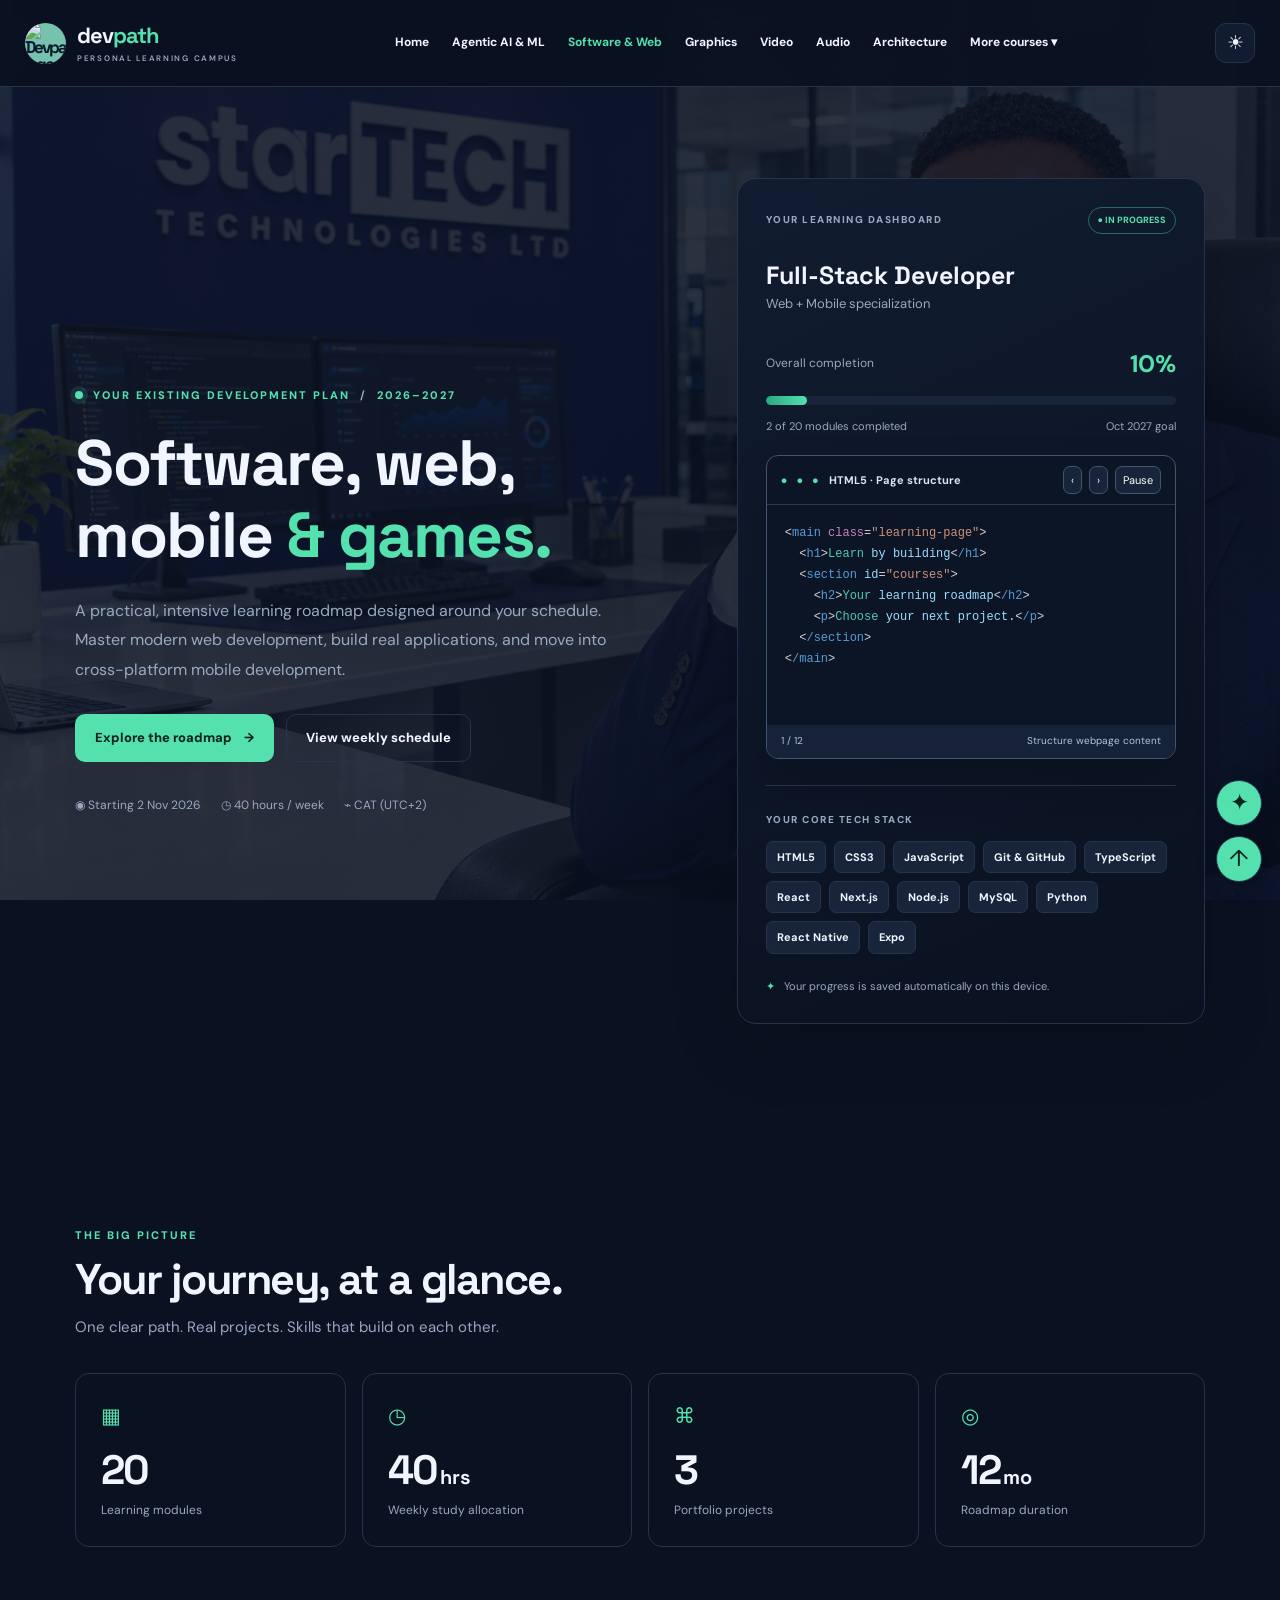
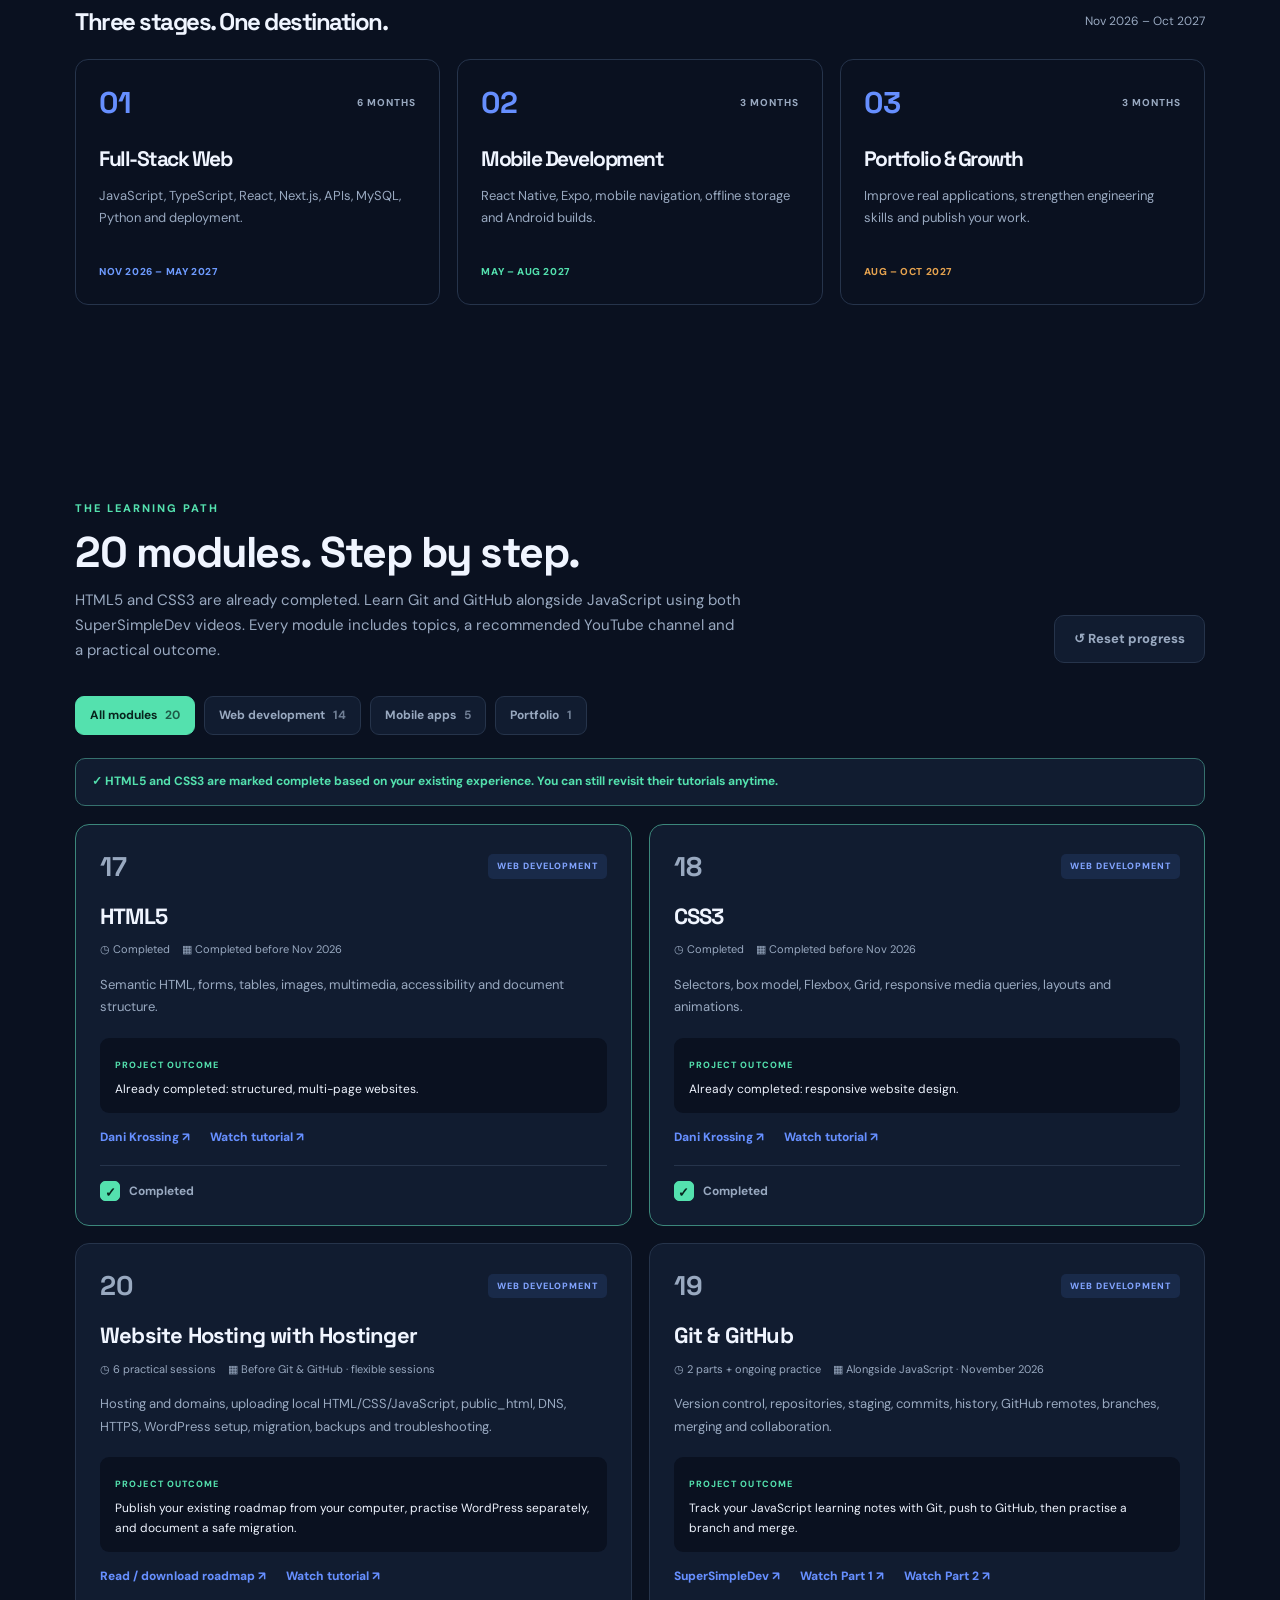
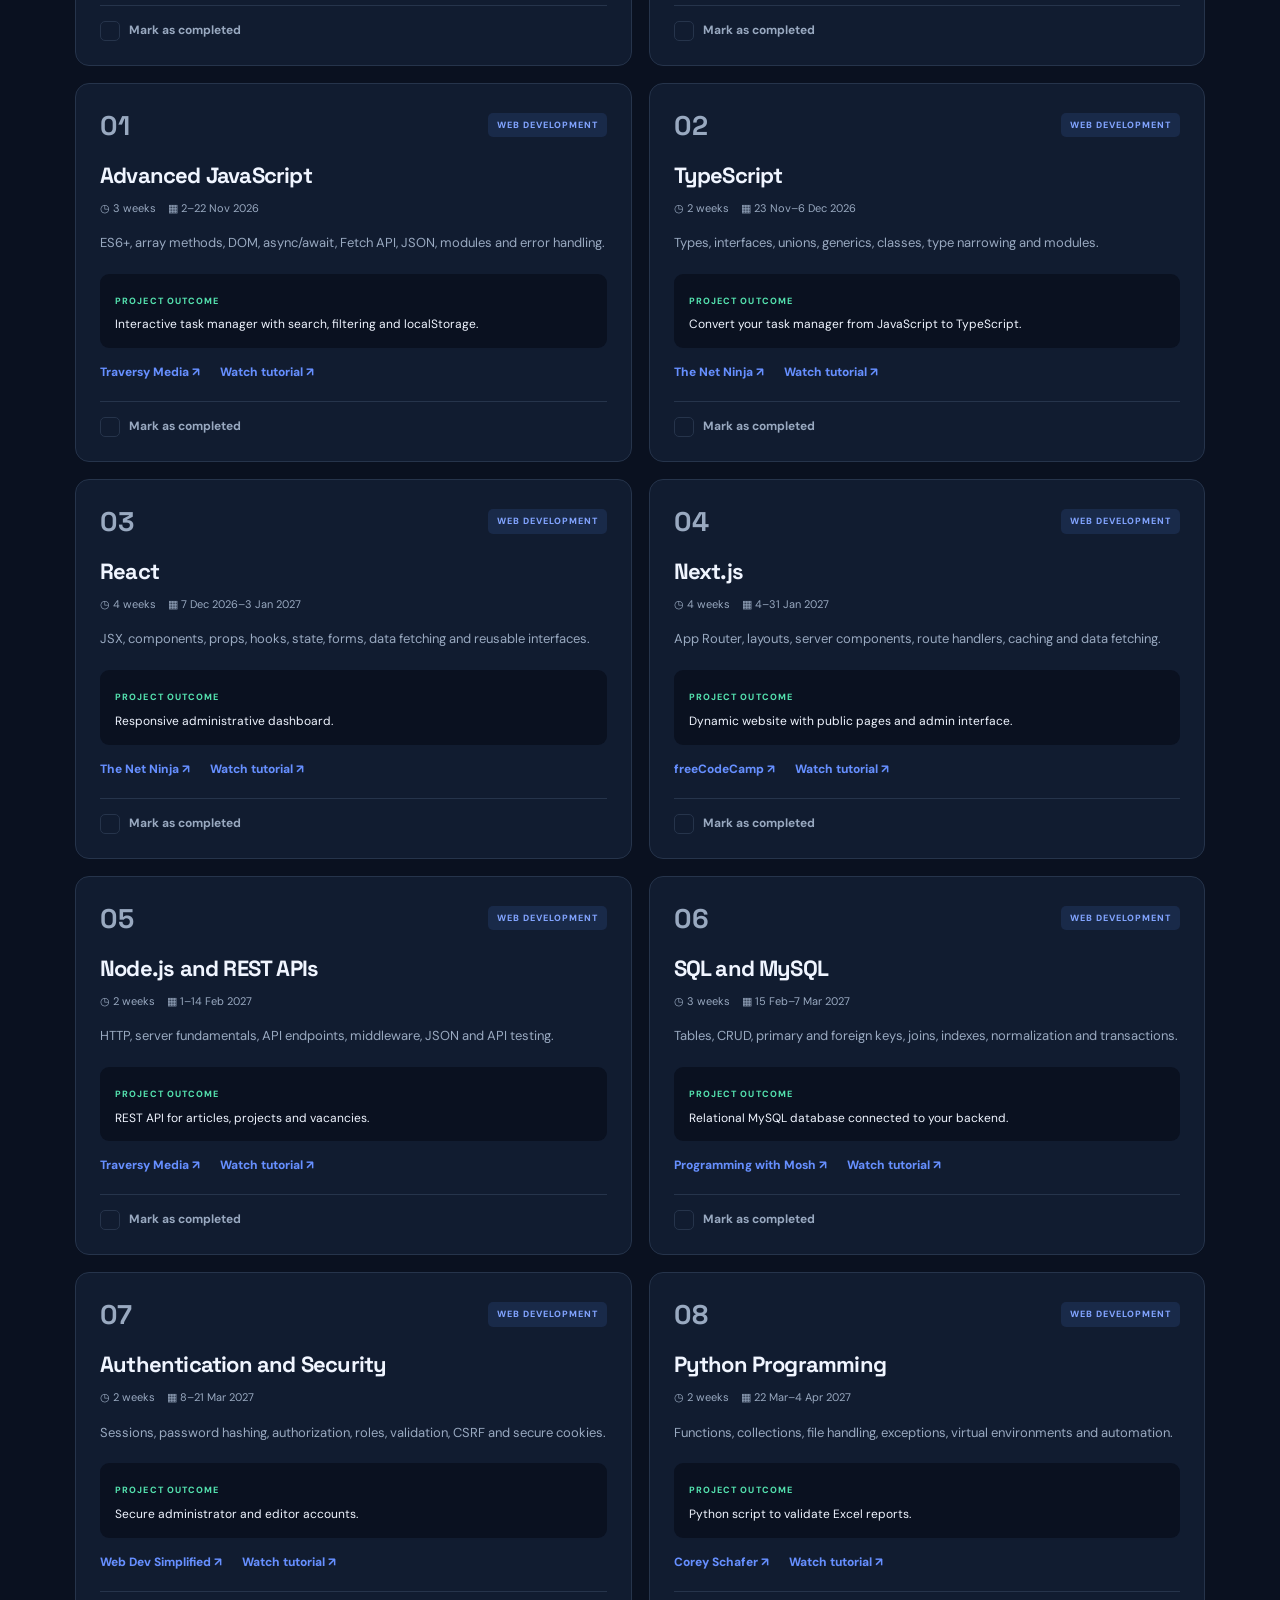
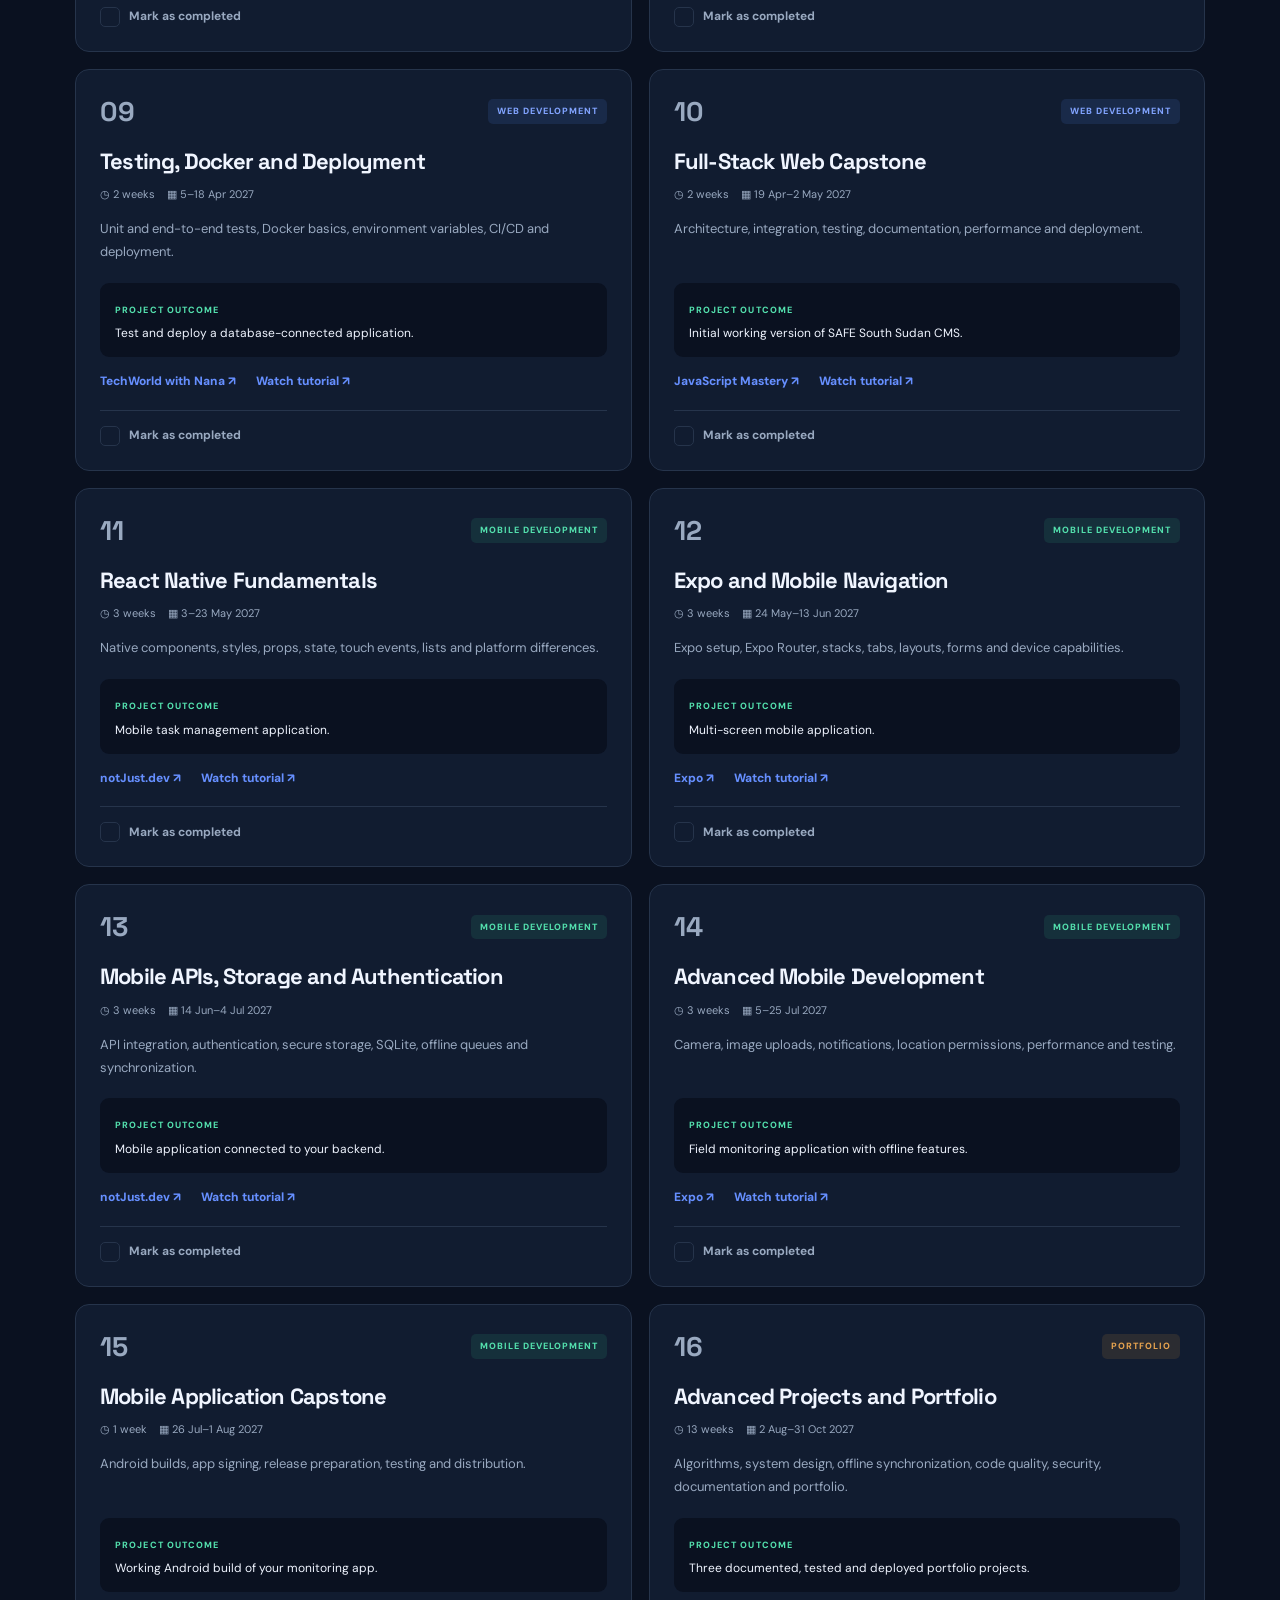
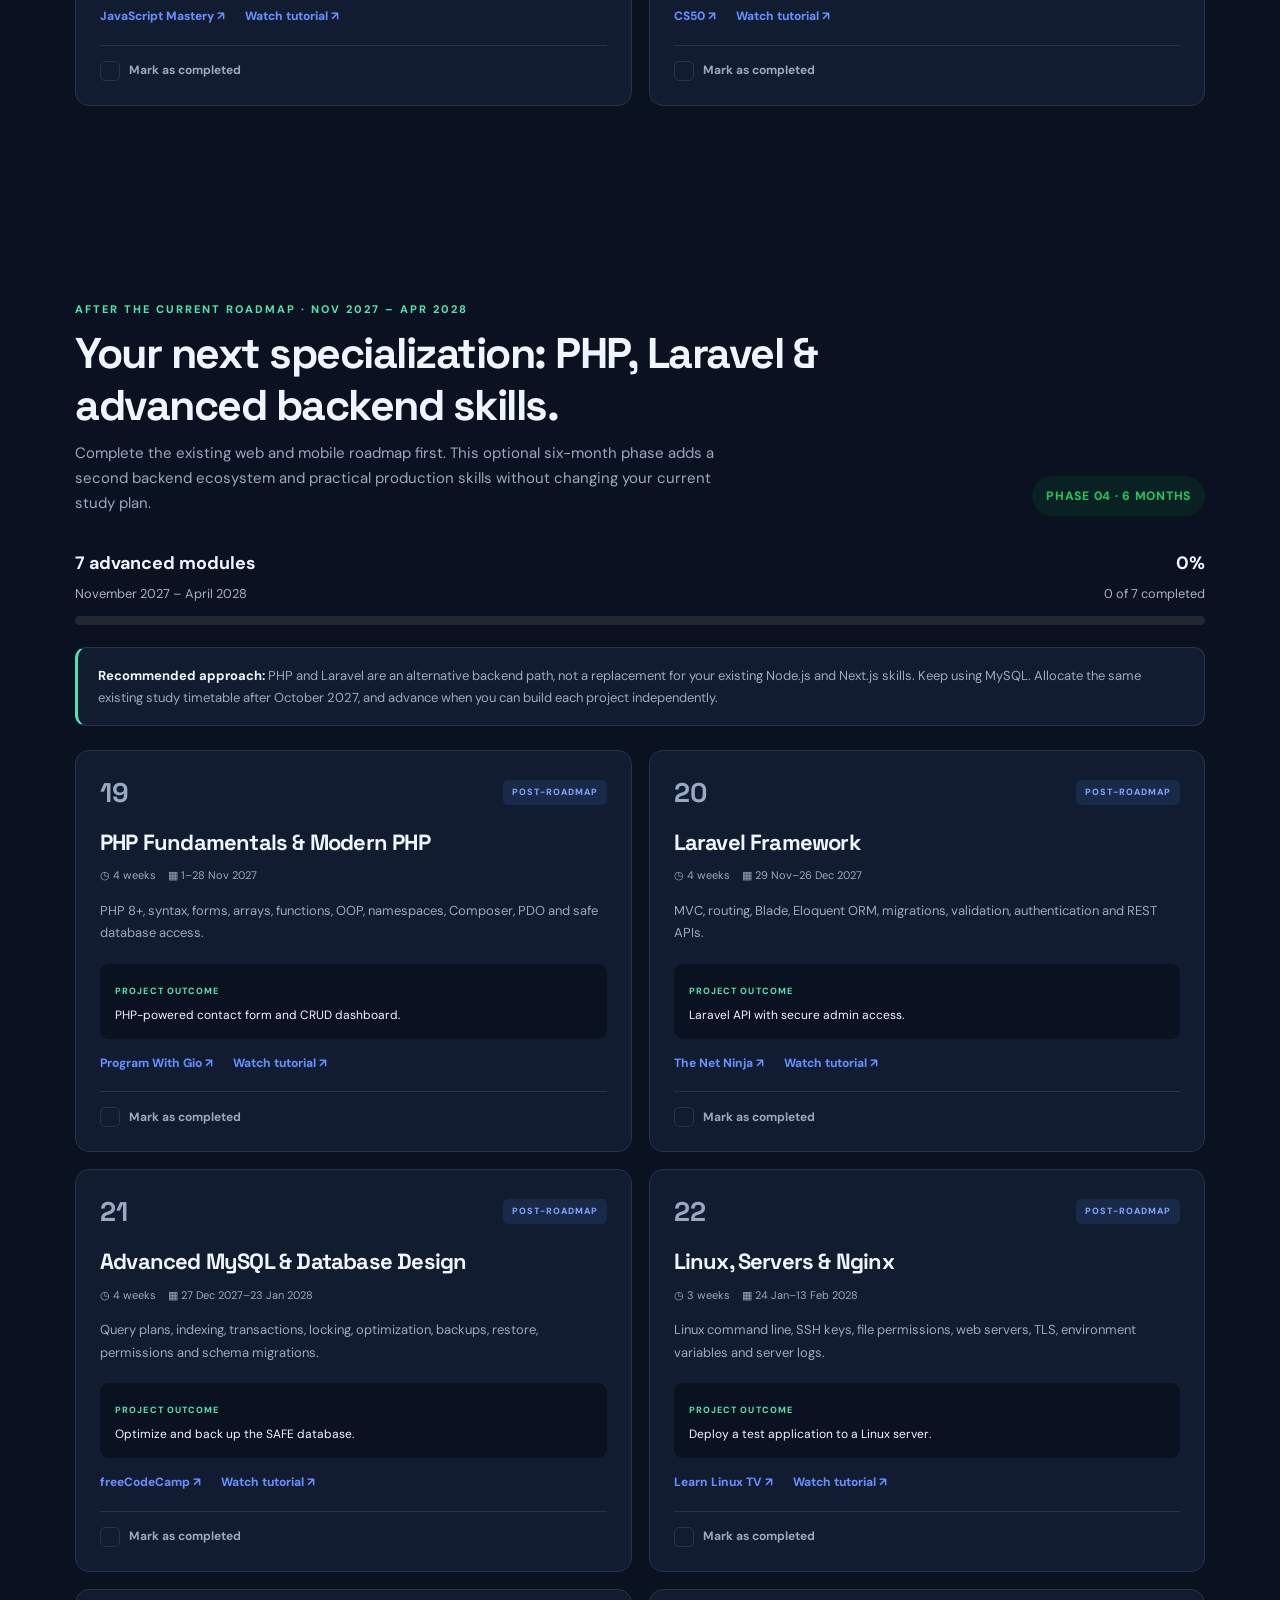
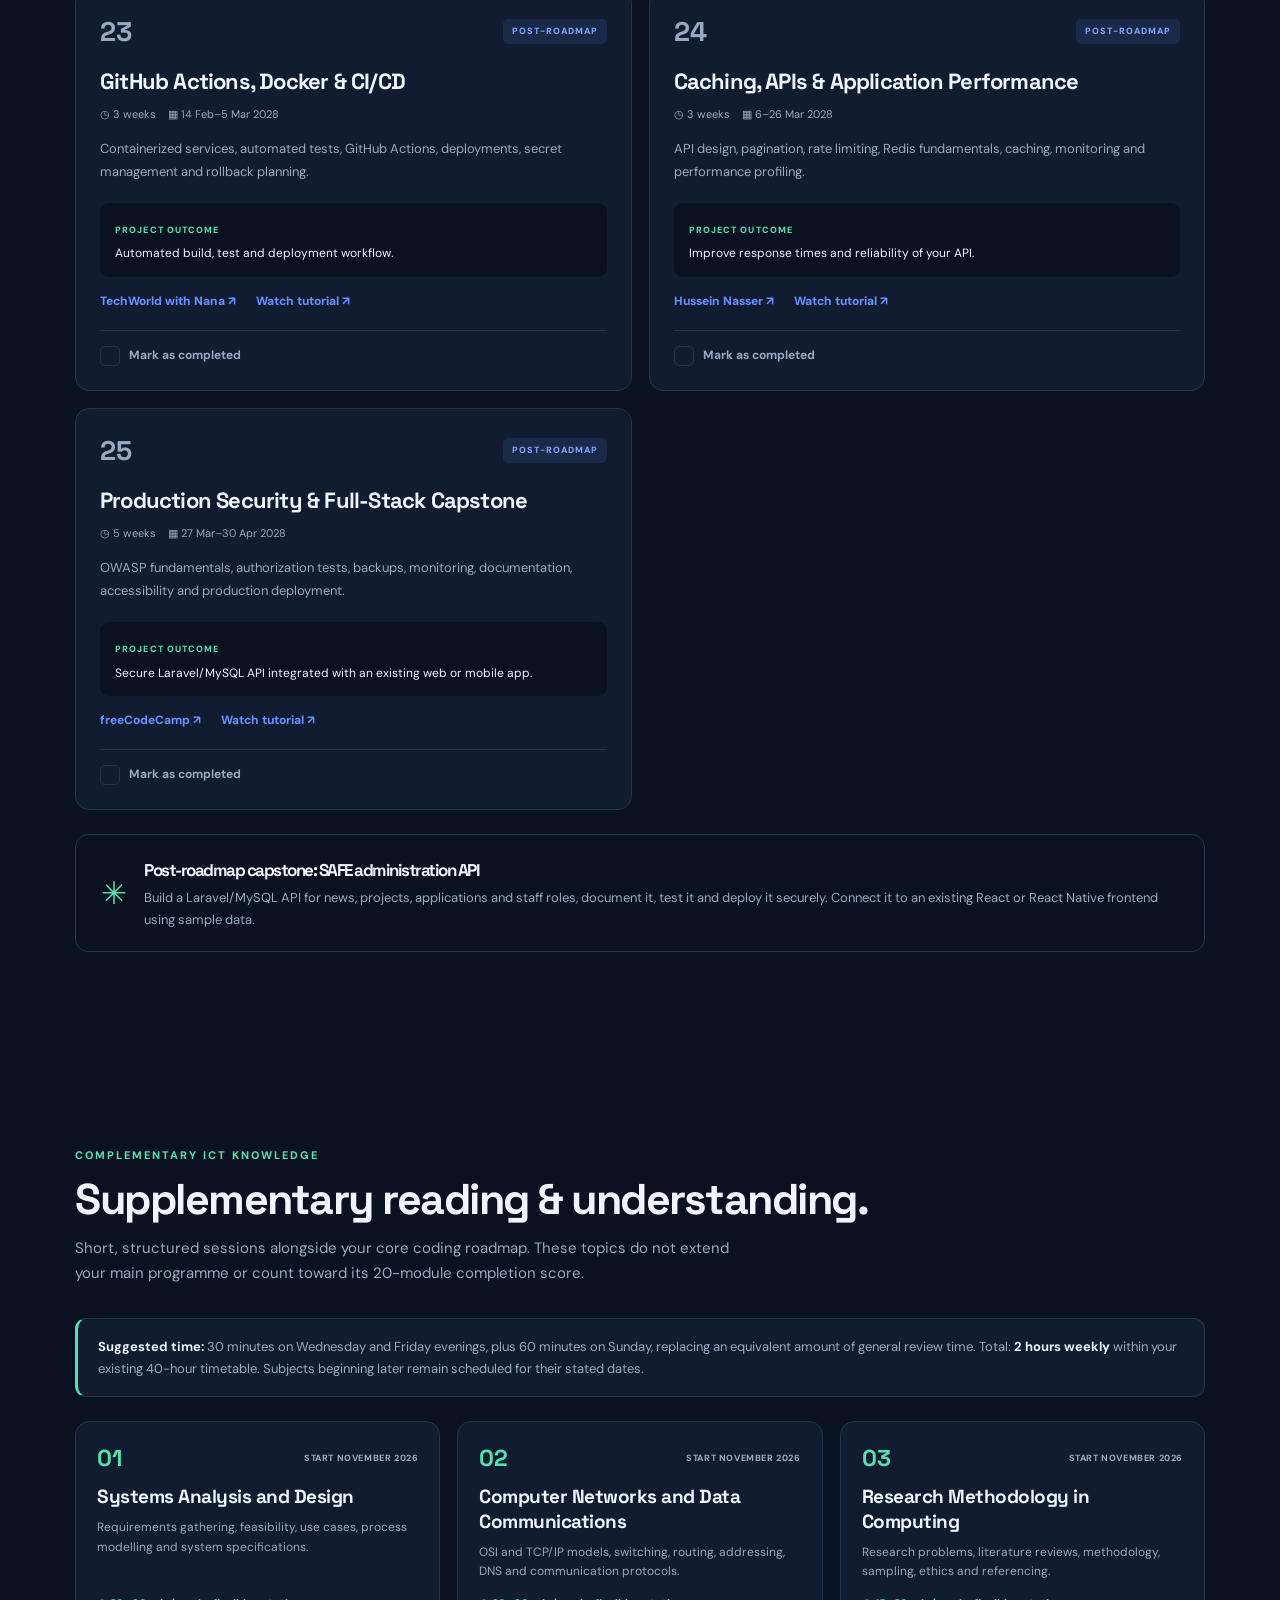
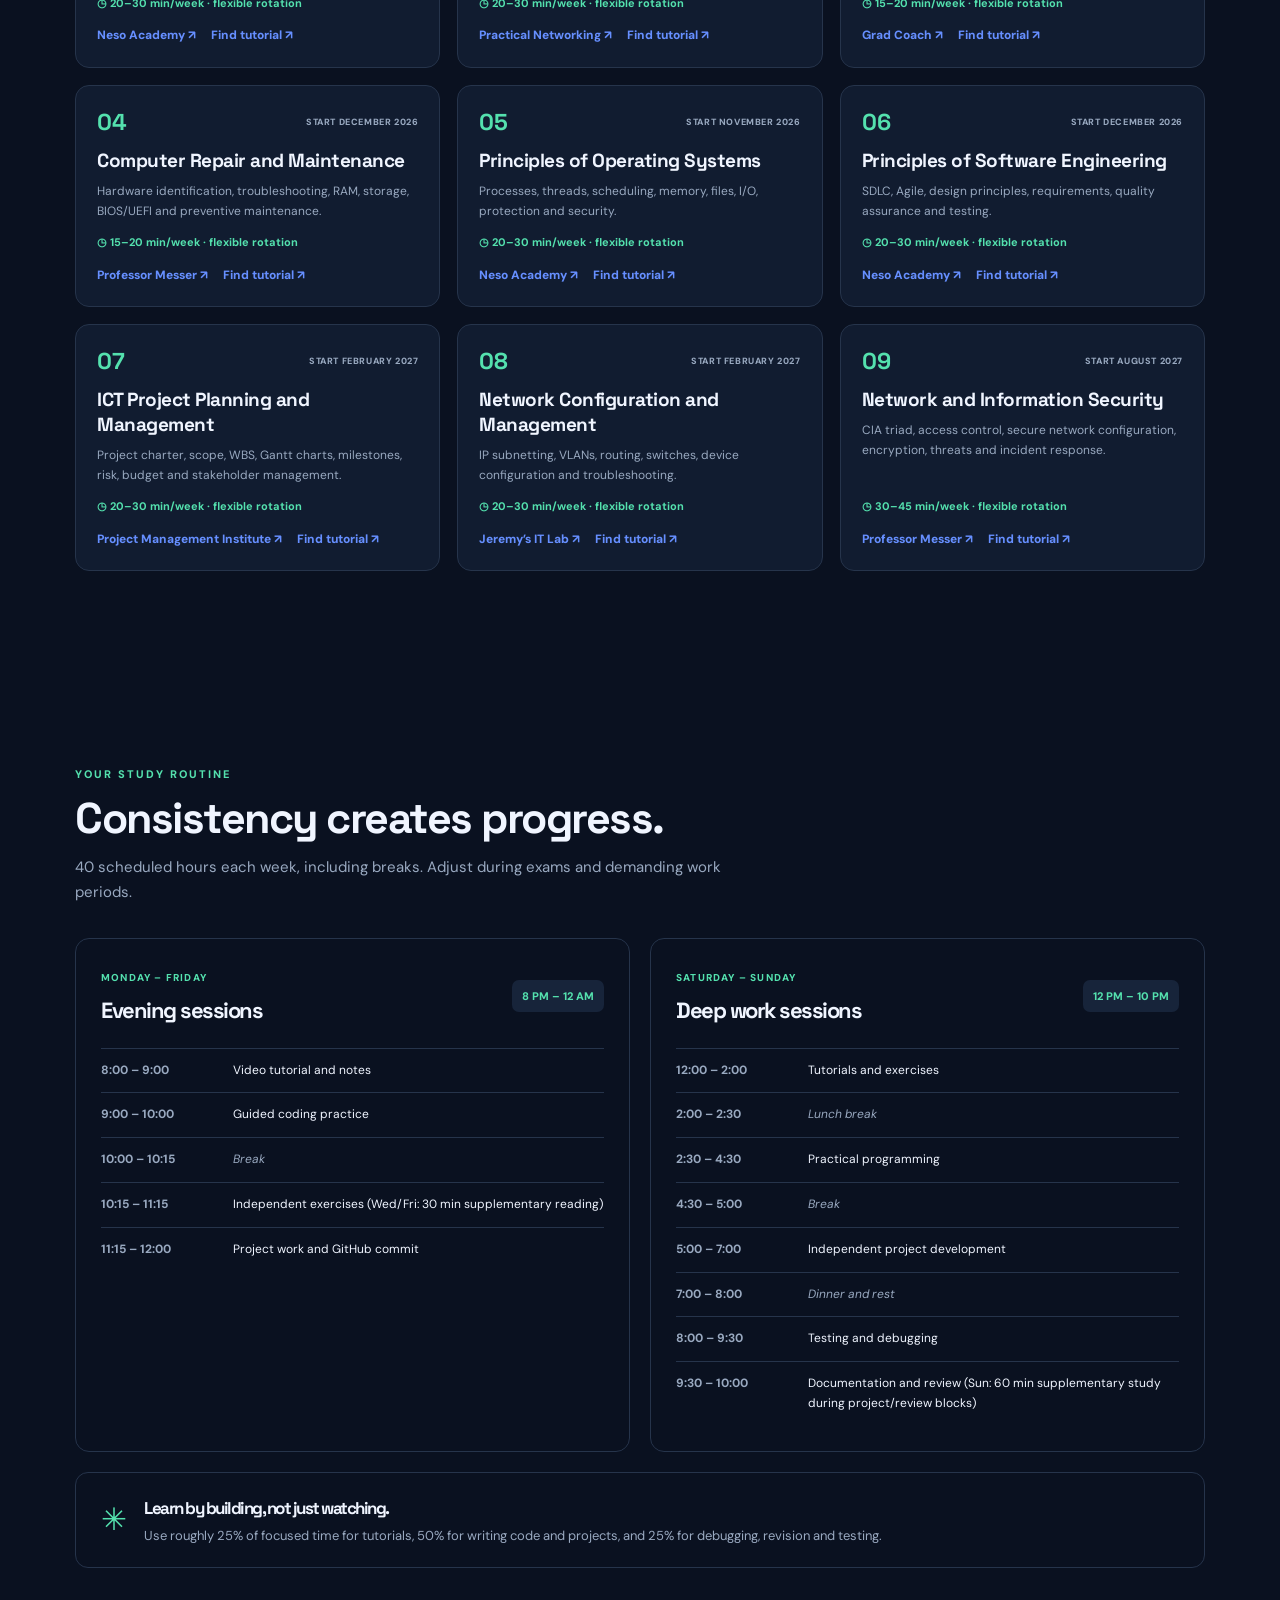
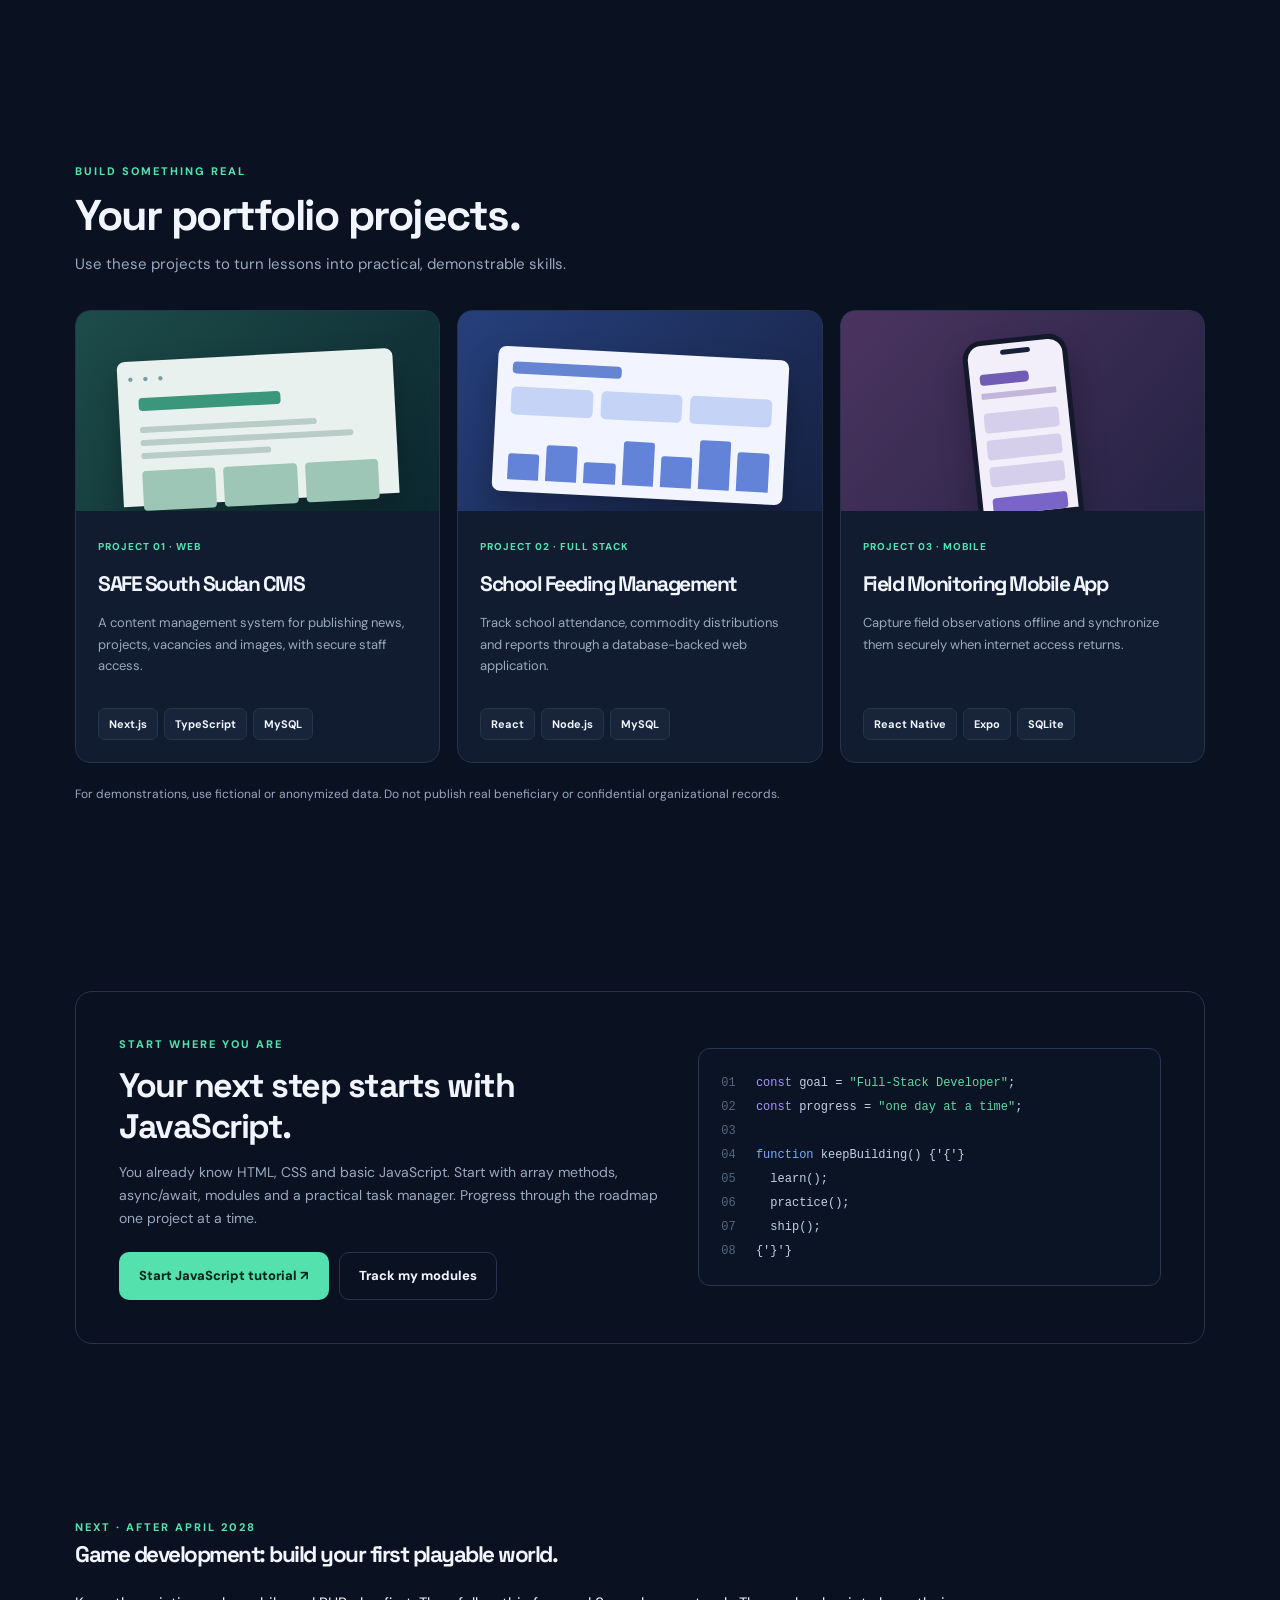
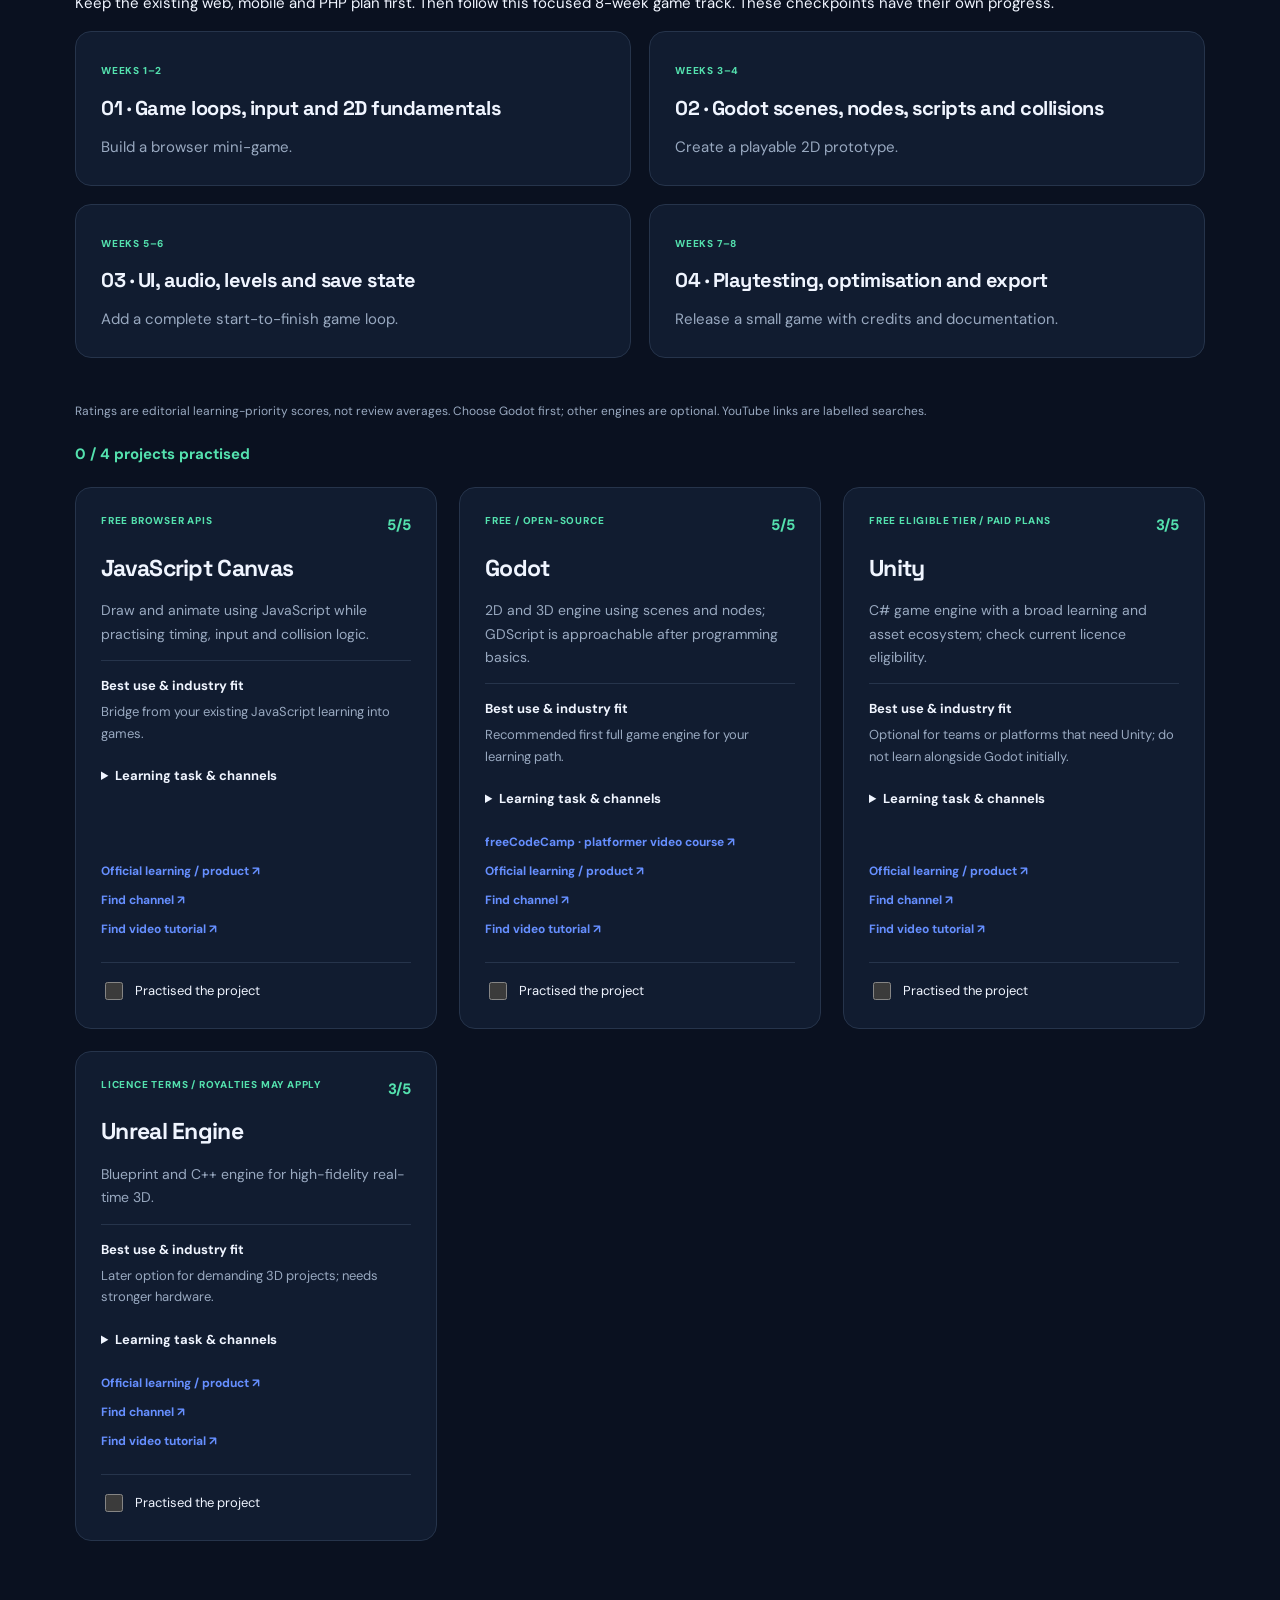
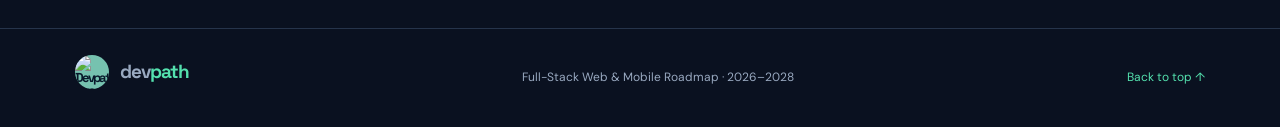
==== commit c2a1312e: "Update software.html" ====
--- a/software.html
+++ b/software.html
@@ -1,60 +1,612 @@
-<!DOCTYPE html>
+<!doctype html>
 <html lang="en">
-<head>
-  <meta charset="UTF-8" />
-  <meta name="viewport" content="width=device-width, initial-scale=1" />
-  <meta name="theme-color" content="#0b1426" />
-  <meta name="description" content="A personalized intensive full-stack web and mobile development roadmap, November 2026 to October 2027." />
-  <title>Software &amp; Web Development | Devpath</title>
-  <link rel="icon" href="https://seekicon.com/free-icon-download/dev_1.svg" />
-  <link rel="preload" as="image" href="hero1.png" />
-  <link rel="preload" as="image" href="hero2.png" />
-  <link rel="stylesheet" href="styles.css" /><link rel="stylesheet" href="hub.css" /><script src="common.js" defer></script>
-  <script src="script.js" defer></script>
-</head>
-<body>
-  <a class="skip" href="#main">Skip to content</a><header class="site-header"><div class="container hub-nav"><a href="index.html" class="brand"><span class="brand-mark"><img src="https://seekicon.com/free-icon-download/dev_1.svg" alt="Devpath logo" width="34" height="34"></span><span>dev<span class="brand-accent">path</span><small>PERSONAL LEARNING CAMPUS</small></span></a><button id="menuToggle" class="icon-btn" aria-label="Open navigation" aria-expanded="false" aria-controls="hubMenu">☰</button><nav id="hubMenu" aria-label="Main navigation"><a href="index.html">Home</a><a href="ai.html">Agentic AI &amp; ML</a><a href="software.html">Software &amp; Web</a><a href="graphics.html">Graphics</a><a href="video.html">Video</a><a href="audio.html">Audio</a><a href="architecture.html">Architecture</a><div class="nav-dropdown"><button id="moreToggle" aria-expanded="false" aria-controls="moreMenu">More courses ▾</button><div id="moreMenu" class="dropdown-panel"><a href="cybersecurity.html">Cyber Security &amp; Ethical Hacking</a><a href="cloud.html">Cloud Computing</a><a href="data.html">Data Science &amp; Analytics</a><a href="networking.html">Networking &amp; IT Support</a><a href="repair.html">Computer Repair &amp; Maintenance</a><a href="office.html">Microsoft Office Professional</a></div></div></nav><button id="themeToggle" class="icon-btn" aria-label="Toggle light or dark mode">☀</button></div></header>
-  <main id="main">
-    <section id="home" class="hero">
-      <div class="container hero-grid">
-        <div class="hero-copy"><div class="eyebrow"><span class="pulse"></span> YOUR EXISTING DEVELOPMENT PLAN <span class="eyebrow-sep">/</span> 2026–2027</div>
-          <h1>Software, web, mobile <span>&amp; games.</span></h1>
-          <p>A practical, intensive learning roadmap designed around your schedule. Master modern web development, build real applications, and move into cross-platform mobile development.</p>
-          <div class="hero-buttons"><a href="#modules" class="btn btn-primary">Explore the roadmap <span>→</span></a><a href="#schedule" class="btn btn-outline">View weekly schedule</a></div>
-          <div class="hero-foot"><span>◉ Starting 2 Nov 2026</span><span>◷ 40 hours / week</span><span>⌁ CAT (UTC+2)</span></div>
-        </div>
-        <div class="hero-panel"><div class="panel-top"><span class="panel-label">YOUR LEARNING DASHBOARD</span><span class="live-pill">● IN PROGRESS</span></div><div class="panel-title">Full-Stack Developer</div><p>Web + Mobile specialization</p>
-          <div class="progress-top"><span>Overall completion</span><strong id="heroPercent">0%</strong></div><div class="progress-track"><div id="heroProgress" class="progress-fill"></div></div><div class="progress-foot"><span id="heroCount">2 of 19 modules completed</span><span>Oct 2027 goal</span></div>
-          <div class="demo-screen stack-demo" aria-label="Code previews for every core technology"><div class="demo-top"><span aria-hidden="true">● ● ●</span><strong id="stackDemoTitle">HTML5 · Page structure</strong><button id="stackDemoPrevious" type="button" aria-label="Previous technology">‹</button><button id="stackDemoNext" type="button" aria-label="Next technology">›</button><button id="stackDemoPause" type="button" aria-label="Pause technology preview">Pause</button></div><div class="demo-canvas" id="stackDemoCanvas"><pre><code id="stackDemoCode"></code></pre></div><div class="demo-bottom"><span id="stackDemoCount">1 / 12</span><span id="stackDemoPurpose">Structure webpage content</span></div></div><div class="panel-divider"></div><div class="stack-label">YOUR CORE TECH STACK</div><div class="stack-pills"><span>HTML5</span><span>CSS3</span><span>JavaScript</span><span>Git &amp; GitHub</span><span>TypeScript</span><span>React</span><span>Next.js</span><span>Node.js</span><span>MySQL</span><span>Python</span><span>React Native</span><span>Expo</span></div>
-          <div class="panel-note"><span>✦</span> Your progress is saved automatically on this device.</div>
-        </div>
+  <head>
+    <meta charset="UTF-8" />
+    <meta name="viewport" content="width=device-width, initial-scale=1" />
+    <meta name="theme-color" content="#0b1426" />
+    <meta
+      name="description"
+      content="A personalized intensive full-stack web and mobile development roadmap, November 2026 to October 2027."
+    />
+    <title>Software &amp; Web Development | Devpath</title>
+    <link rel="icon" href="https://seekicon.com/free-icon-download/dev_1.svg" />
+    <link rel="preload" as="image" href="hero1.png" />
+    <link rel="preload" as="image" href="hero2.png" />
+    <link rel="stylesheet" href="styles.css" />
+    <link rel="stylesheet" href="hub.css" />
+    <script src="common.js" defer></script>
+    <script src="script.js" defer></script>
+  </head>
+  <body>
+    <a class="skip" href="#main">Skip to content</a>
+    <header class="site-header">
+      <div class="container hub-nav">
+        <a href="index.html" class="brand"
+          ><span class="brand-mark"
+            ><img
+              src="https://seekicon.com/free-icon-download/dev_1.svg"
+              alt="Devpath logo"
+              width="34"
+              height="34" /></span
+          ><span
+            >dev<span class="brand-accent">path</span
+            ><small>PERSONAL LEARNING CAMPUS</small></span
+          ></a
+        ><button
+          id="menuToggle"
+          class="icon-btn"
+          aria-label="Open navigation"
+          aria-expanded="false"
+          aria-controls="hubMenu"
+        >
+          ☰
+        </button>
+        <nav id="hubMenu" aria-label="Main navigation">
+          <a href="index.html">Home</a><a href="ai.html">Agentic AI &amp; ML</a
+          ><a href="software.html">Software &amp; Web</a
+          ><a href="graphics.html">Graphics</a><a href="video.html">Video</a
+          ><a href="audio.html">Audio</a
+          ><a href="architecture.html">Architecture</a>
+          <div class="nav-dropdown">
+            <button
+              id="moreToggle"
+              aria-expanded="false"
+              aria-controls="moreMenu"
+            >
+              More courses ▾
+            </button>
+            <div id="moreMenu" class="dropdown-panel">
+              <a href="cybersecurity.html"
+                >Cyber Security &amp; Ethical Hacking</a
+              ><a href="cloud.html">Cloud Computing</a
+              ><a href="data.html">Data Science &amp; Analytics</a
+              ><a href="networking.html">Networking &amp; IT Support</a
+              ><a href="repair.html">Computer Repair &amp; Maintenance</a
+              ><a href="office.html">Microsoft Office Professional</a>
+            </div>
+          </div>
+        </nav>
+        <button
+          id="themeToggle"
+          class="icon-btn"
+          aria-label="Toggle light or dark mode"
+        >
+          ☀
+        </button>
       </div>
-    </section>
-    <section id="overview" class="section overview-section"><div class="container"><div class="section-heading"><div><div class="kicker">THE BIG PICTURE</div><h2>Your journey, at a glance.</h2><p>One clear path. Real projects. Skills that build on each other.</p></div></div>
-      <div class="stat-grid"><article class="stat"><span class="stat-icon">▦</span><strong>19</strong><span>Learning modules</span></article><article class="stat"><span class="stat-icon">◷</span><strong>40<span class="unit">hrs</span></strong><span>Weekly study allocation</span></article><article class="stat"><span class="stat-icon">⌘</span><strong>3</strong><span>Portfolio projects</span></article><article class="stat"><span class="stat-icon">◎</span><strong>12<span class="unit">mo</span></strong><span>Roadmap duration</span></article></div>
-      <div class="path-section"><div class="path-heading"><h3>Three stages. One destination.</h3><span>Nov 2026 – Oct 2027</span></div><div class="path-grid"><article class="path-card"><div class="path-no">01 <span>6 MONTHS</span></div><h3>Full-Stack Web</h3><p>JavaScript, TypeScript, React, Next.js, APIs, MySQL, Python and deployment.</p><div class="path-tag blue">NOV 2026 – MAY 2027</div></article><article class="path-card"><div class="path-no">02 <span>3 MONTHS</span></div><h3>Mobile Development</h3><p>React Native, Expo, mobile navigation, offline storage and Android builds.</p><div class="path-tag green">MAY – AUG 2027</div></article><article class="path-card"><div class="path-no">03 <span>3 MONTHS</span></div><h3>Portfolio &amp; Growth</h3><p>Improve real applications, strengthen engineering skills and publish your work.</p><div class="path-tag amber">AUG – OCT 2027</div></article></div></div>
-    </div></section>
-    <section id="modules" class="section modules-section"><div class="container"><div class="section-heading split"><div><div class="kicker">THE LEARNING PATH</div><h2>19 modules. Step by step.</h2><p>HTML5 and CSS3 are already completed. Learn Git and GitHub alongside JavaScript using both SuperSimpleDev videos. Every module includes topics, a recommended YouTube channel and a practical outcome.</p></div><button class="btn btn-subtle" id="resetProgress" type="button">↺ Reset progress</button></div>
-      <div class="filters" role="group" aria-label="Filter modules"><button class="filter active" data-filter="all" aria-pressed="true">All modules <span>19</span></button><button class="filter" data-filter="web" aria-pressed="false">Web development <span>13</span></button><button class="filter" data-filter="mobile" aria-pressed="false">Mobile apps <span>5</span></button><button class="filter" data-filter="portfolio" aria-pressed="false">Portfolio <span>1</span></button></div>
-      <div class="completed-intro">✓ HTML5 and CSS3 are marked complete based on your existing experience. You can still revisit their tutorials anytime.</div><div id="moduleGrid" class="module-grid"></div>
-    </div></section>
-    <section id="specialization" class="section specialization-section"><div class="container">
-      <div class="section-heading split"><div><div class="kicker">AFTER THE CURRENT ROADMAP · NOV 2027 – APR 2028</div><h2>Your next specialization: PHP, Laravel &amp; advanced backend skills.</h2><p>Complete the existing web and mobile roadmap first. This optional six-month phase adds a second backend ecosystem and practical production skills without changing your current study plan.</p></div><span class="phase-label">PHASE 04 · 6 MONTHS</span></div>
-      <div class="specialization-intro"><div><strong>7 advanced modules</strong><span>November 2027 – April 2028</span></div><div><strong id="specializationPercent">0%</strong><span id="specializationCount">0 of 7 completed</span></div></div>
-      <div class="specialization-track"><div id="specializationProgress"></div></div>
-      <div class="supplement-note"><strong>Recommended approach:</strong> PHP and Laravel are an alternative backend path, not a replacement for your existing Node.js and Next.js skills. Keep using MySQL. Allocate the same existing study timetable after October 2027, and advance when you can build each project independently.</div>
-      <div id="specializationGrid" class="module-grid"></div>
-      <div class="method-banner"><div class="method-icon">✳</div><div><h3>Post-roadmap capstone: SAFE administration API</h3><p>Build a Laravel/MySQL API for news, projects, applications and staff roles, document it, test it and deploy it securely. Connect it to an existing React or React Native frontend using sample data.</p></div></div>
-    </div></section>
-    <section id="supplementary" class="section supplementary-section"><div class="container"><div class="section-heading"><div class="kicker">COMPLEMENTARY ICT KNOWLEDGE</div><h2>Supplementary reading &amp; understanding.</h2><p>Short, structured sessions alongside your core coding roadmap. These topics do not extend your main programme or count toward its 19-module completion score.</p></div><div class="supplement-note"><strong>Suggested time:</strong> 30 minutes on Wednesday and Friday evenings, plus 60 minutes on Sunday, replacing an equivalent amount of general review time. Total: <strong>2 hours weekly</strong> within your existing 40-hour timetable. Subjects beginning later remain scheduled for their stated dates.</div><div id="supplementGrid" class="supplement-grid"></div></div></section>
-    <section id="schedule" class="section schedule-section"><div class="container"><div class="section-heading"><div class="kicker">YOUR STUDY ROUTINE</div><h2>Consistency creates progress.</h2><p>40 scheduled hours each week, including breaks. Adjust during exams and demanding work periods.</p></div>
-      <div class="schedule-grid"><article class="schedule-card"><div class="schedule-head"><div><span class="schedule-overline">MONDAY – FRIDAY</span><h3>Evening sessions</h3></div><div class="time-pill">8 PM – 12 AM</div></div><div class="schedule-rows"><div><time>8:00 – 9:00</time><span>Video tutorial and notes</span></div><div><time>9:00 – 10:00</time><span>Guided coding practice</span></div><div class="break"><time>10:00 – 10:15</time><span>Break</span></div><div><time>10:15 – 11:15</time><span>Independent exercises (Wed/Fri: 30 min supplementary reading)</span></div><div><time>11:15 – 12:00</time><span>Project work and GitHub commit</span></div></div></article>
-      <article class="schedule-card"><div class="schedule-head"><div><span class="schedule-overline">SATURDAY – SUNDAY</span><h3>Deep work sessions</h3></div><div class="time-pill">12 PM – 10 PM</div></div><div class="schedule-rows"><div><time>12:00 – 2:00</time><span>Tutorials and exercises</span></div><div class="break"><time>2:00 – 2:30</time><span>Lunch break</span></div><div><time>2:30 – 4:30</time><span>Practical programming</span></div><div class="break"><time>4:30 – 5:00</time><span>Break</span></div><div><time>5:00 – 7:00</time><span>Independent project development</span></div><div class="break"><time>7:00 – 8:00</time><span>Dinner and rest</span></div><div><time>8:00 – 9:30</time><span>Testing and debugging</span></div><div><time>9:30 – 10:00</time><span>Documentation and review (Sun: 60 min supplementary study during project/review blocks)</span></div></div></article></div>
-      <div class="method-banner"><div class="method-icon">✳</div><div><h3>Learn by building, not just watching.</h3><p>Use roughly 25% of focused time for tutorials, 50% for writing code and projects, and 25% for debugging, revision and testing.</p></div></div>
-    </div></section>
-    <section id="projects" class="section projects-section"><div class="container"><div class="section-heading"><div class="kicker">BUILD SOMETHING REAL</div><h2>Your portfolio projects.</h2><p>Use these projects to turn lessons into practical, demonstrable skills.</p></div><div class="project-grid"><article class="project-card"><div class="project-visual visual-safe"><div class="mock-browser"><div class="mock-dots">● ● ●</div><div class="mock-site"><div class="mock-header"></div><div class="mock-lines"><i></i><i></i><i></i></div><div class="mock-cards"><i></i><i></i><i></i></div></div></div></div><div class="project-content"><span class="project-index">PROJECT 01 · WEB</span><h3>SAFE South Sudan CMS</h3><p>A content management system for publishing news, projects, vacancies and images, with secure staff access.</p><div class="project-tech"><span>Next.js</span><span>TypeScript</span><span>MySQL</span></div></div></article><article class="project-card"><div class="project-visual visual-school"><div class="mock-dashboard"><div class="mock-dashboard-top"></div><div class="mock-metrics"><i></i><i></i><i></i></div><div class="mock-chart"><b></b><b></b><b></b><b></b><b></b><b></b><b></b></div></div></div><div class="project-content"><span class="project-index">PROJECT 02 · FULL STACK</span><h3>School Feeding Management</h3><p>Track school attendance, commodity distributions and reports through a database-backed web application.</p><div class="project-tech"><span>React</span><span>Node.js</span><span>MySQL</span></div></div></article><article class="project-card"><div class="project-visual visual-mobile"><div class="mock-phone"><div class="phone-notch"></div><div class="phone-title"></div><div class="phone-line"></div><div class="phone-row"></div><div class="phone-row"></div><div class="phone-row"></div><div class="phone-button"></div></div></div><div class="project-content"><span class="project-index">PROJECT 03 · MOBILE</span><h3>Field Monitoring Mobile App</h3><p>Capture field observations offline and synchronize them securely when internet access returns.</p><div class="project-tech"><span>React Native</span><span>Expo</span><span>SQLite</span></div></div></article></div><p class="privacy-note">For demonstrations, use fictional or anonymized data. Do not publish real beneficiary or confidential organizational records.</p></div></section>
-    <section class="section start-section" id="start"><div class="container"><div class="start-card"><div><div class="kicker">START WHERE YOU ARE</div><h2>Your next step starts with JavaScript.</h2><p>You already know HTML, CSS and basic JavaScript. Start with array methods, async/await, modules and a practical task manager. Progress through the roadmap one project at a time.</p><div class="start-actions"><a href="https://www.youtube.com/results?search_query=Traversy+Media+Modern+JavaScript+From+The+Beginning" target="_blank" rel="noopener noreferrer" class="btn btn-primary">Start JavaScript tutorial ↗</a><a href="#modules" class="btn btn-outline">Track my modules</a></div></div><div class="start-code" aria-hidden="true"><div><span>01</span> <em>const</em> goal = <b>"Full-Stack Developer"</b>;</div><div><span>02</span> <em>const</em> progress = <b>"one day at a time"</b>;</div><div><span>03</span> </div><div><span>04</span> <i>function</i> keepBuilding() {'{'}</div><div><span>05</span> &nbsp; learn();</div><div><span>06</span> &nbsp; practice();</div><div><span>07</span> &nbsp; ship();</div><div><span>08</span> {'}'}</div></div></div></div></section>
-  <section class="section" id="game-development"><div class="container"><div class="kicker">NEXT · AFTER APRIL 2028</div><h2>Game development: build your first playable world.</h2><p>Keep the existing web, mobile and PHP plan first. Then follow this focused 8-week game track. These checkpoints have their own progress.</p><div id="gameTrack"></div></div></section></main>
-  <footer class="footer"><div class="container footer-inner"><div class="brand footer-brand"><span class="brand-mark"><img src="https://seekicon.com/free-icon-download/dev_1.svg" alt="Devpath logo" width="34" height="34"></span><span>dev<span class="brand-accent">path</span></span></div><span>Full-Stack Web &amp; Mobile Roadmap · 2026–2028</span><a href="#home">Back to top ↑</a></div></footer>
-<script src="catalog.js"></script><script src="track.js"></script><script src="experience.js" defer></script><script src="stack-preview.js" defer></script></body>
+    </header>
+    <main id="main">
+      <section id="home" class="hero">
+        <div class="container hero-grid">
+          <div class="hero-copy">
+            <div class="eyebrow">
+              <span class="pulse"></span> YOUR EXISTING DEVELOPMENT PLAN
+              <span class="eyebrow-sep">/</span> 2026–2027
+            </div>
+            <h1>Software, web, mobile <span>&amp; games.</span></h1>
+            <p>
+              A practical, intensive learning roadmap designed around your
+              schedule. Master modern web development, build real applications,
+              and move into cross-platform mobile development.
+            </p>
+            <div class="hero-buttons">
+              <a href="#modules" class="btn btn-primary"
+                >Explore the roadmap <span>→</span></a
+              ><a href="#schedule" class="btn btn-outline"
+                >View weekly schedule</a
+              >
+            </div>
+            <div class="hero-foot">
+              <span>◉ Starting 2 Nov 2026</span><span>◷ 40 hours / week</span
+              ><span>⌁ CAT (UTC+2)</span>
+            </div>
+          </div>
+          <div class="hero-panel">
+            <div class="panel-top">
+              <span class="panel-label">YOUR LEARNING DASHBOARD</span
+              ><span class="live-pill">● IN PROGRESS</span>
+            </div>
+            <div class="panel-title">Full-Stack Developer</div>
+            <p>Web + Mobile specialization</p>
+            <div class="progress-top">
+              <span>Overall completion</span
+              ><strong id="heroPercent">0%</strong>
+            </div>
+            <div class="progress-track">
+              <div id="heroProgress" class="progress-fill"></div>
+            </div>
+            <div class="progress-foot">
+              <span id="heroCount">2 of 20 modules completed</span
+              ><span>Oct 2027 goal</span>
+            </div>
+            <div
+              class="demo-screen stack-demo"
+              aria-label="Code previews for every core technology"
+            >
+              <div class="demo-top">
+                <span aria-hidden="true">● ● ●</span
+                ><strong id="stackDemoTitle">HTML5 · Page structure</strong
+                ><button
+                  id="stackDemoPrevious"
+                  type="button"
+                  aria-label="Previous technology"
+                >
+                  ‹</button
+                ><button
+                  id="stackDemoNext"
+                  type="button"
+                  aria-label="Next technology"
+                >
+                  ›</button
+                ><button
+                  id="stackDemoPause"
+                  type="button"
+                  aria-label="Pause technology preview"
+                >
+                  Pause
+                </button>
+              </div>
+              <div class="demo-canvas" id="stackDemoCanvas">
+                <pre><code id="stackDemoCode"></code></pre>
+              </div>
+              <div class="demo-bottom">
+                <span id="stackDemoCount">1 / 12</span
+                ><span id="stackDemoPurpose">Structure webpage content</span>
+              </div>
+            </div>
+            <div class="panel-divider"></div>
+            <div class="stack-label">YOUR CORE TECH STACK</div>
+            <div class="stack-pills">
+              <span>HTML5</span><span>CSS3</span><span>JavaScript</span
+              ><span>Git &amp; GitHub</span><span>TypeScript</span
+              ><span>React</span><span>Next.js</span><span>Node.js</span
+              ><span>MySQL</span><span>Python</span><span>React Native</span
+              ><span>Expo</span>
+            </div>
+            <div class="panel-note">
+              <span>✦</span> Your progress is saved automatically on this
+              device.
+            </div>
+          </div>
+        </div>
+      </section>
+      <section id="overview" class="section overview-section">
+        <div class="container">
+          <div class="section-heading">
+            <div>
+              <div class="kicker">THE BIG PICTURE</div>
+              <h2>Your journey, at a glance.</h2>
+              <p>
+                One clear path. Real projects. Skills that build on each other.
+              </p>
+            </div>
+          </div>
+          <div class="stat-grid">
+            <article class="stat">
+              <span class="stat-icon">▦</span><strong>20</strong
+              ><span>Learning modules</span>
+            </article>
+            <article class="stat">
+              <span class="stat-icon">◷</span
+              ><strong>40<span class="unit">hrs</span></strong
+              ><span>Weekly study allocation</span>
+            </article>
+            <article class="stat">
+              <span class="stat-icon">⌘</span><strong>3</strong
+              ><span>Portfolio projects</span>
+            </article>
+            <article class="stat">
+              <span class="stat-icon">◎</span
+              ><strong>12<span class="unit">mo</span></strong
+              ><span>Roadmap duration</span>
+            </article>
+          </div>
+          <div class="path-section">
+            <div class="path-heading">
+              <h3>Three stages. One destination.</h3>
+              <span>Nov 2026 – Oct 2027</span>
+            </div>
+            <div class="path-grid">
+              <article class="path-card">
+                <div class="path-no">01 <span>6 MONTHS</span></div>
+                <h3>Full-Stack Web</h3>
+                <p>
+                  JavaScript, TypeScript, React, Next.js, APIs, MySQL, Python
+                  and deployment.
+                </p>
+                <div class="path-tag blue">NOV 2026 – MAY 2027</div>
+              </article>
+              <article class="path-card">
+                <div class="path-no">02 <span>3 MONTHS</span></div>
+                <h3>Mobile Development</h3>
+                <p>
+                  React Native, Expo, mobile navigation, offline storage and
+                  Android builds.
+                </p>
+                <div class="path-tag green">MAY – AUG 2027</div>
+              </article>
+              <article class="path-card">
+                <div class="path-no">03 <span>3 MONTHS</span></div>
+                <h3>Portfolio &amp; Growth</h3>
+                <p>
+                  Improve real applications, strengthen engineering skills and
+                  publish your work.
+                </p>
+                <div class="path-tag amber">AUG – OCT 2027</div>
+              </article>
+            </div>
+          </div>
+        </div>
+      </section>
+      <section id="modules" class="section modules-section">
+        <div class="container">
+          <div class="section-heading split">
+            <div>
+              <div class="kicker">THE LEARNING PATH</div>
+              <h2>20 modules. Step by step.</h2>
+              <p>
+                HTML5 and CSS3 are already completed. Learn Git and GitHub
+                alongside JavaScript using both SuperSimpleDev videos. Every
+                module includes topics, a recommended YouTube channel and a
+                practical outcome.
+              </p>
+            </div>
+            <button class="btn btn-subtle" id="resetProgress" type="button">
+              ↺ Reset progress
+            </button>
+          </div>
+          <div class="filters" role="group" aria-label="Filter modules">
+            <button class="filter active" data-filter="all" aria-pressed="true">
+              All modules <span>20</span></button
+            ><button class="filter" data-filter="web" aria-pressed="false">
+              Web development <span>14</span></button
+            ><button class="filter" data-filter="mobile" aria-pressed="false">
+              Mobile apps <span>5</span></button
+            ><button
+              class="filter"
+              data-filter="portfolio"
+              aria-pressed="false"
+            >
+              Portfolio <span>1</span>
+            </button>
+          </div>
+          <div class="completed-intro">
+            ✓ HTML5 and CSS3 are marked complete based on your existing
+            experience. You can still revisit their tutorials anytime.
+          </div>
+          <div id="moduleGrid" class="module-grid"></div>
+        </div>
+      </section>
+      <section id="specialization" class="section specialization-section">
+        <div class="container">
+          <div class="section-heading split">
+            <div>
+              <div class="kicker">
+                AFTER THE CURRENT ROADMAP · NOV 2027 – APR 2028
+              </div>
+              <h2>
+                Your next specialization: PHP, Laravel &amp; advanced backend
+                skills.
+              </h2>
+              <p>
+                Complete the existing web and mobile roadmap first. This
+                optional six-month phase adds a second backend ecosystem and
+                practical production skills without changing your current study
+                plan.
+              </p>
+            </div>
+            <span class="phase-label">PHASE 04 · 6 MONTHS</span>
+          </div>
+          <div class="specialization-intro">
+            <div>
+              <strong>7 advanced modules</strong
+              ><span>November 2027 – April 2028</span>
+            </div>
+            <div>
+              <strong id="specializationPercent">0%</strong
+              ><span id="specializationCount">0 of 7 completed</span>
+            </div>
+          </div>
+          <div class="specialization-track">
+            <div id="specializationProgress"></div>
+          </div>
+          <div class="supplement-note">
+            <strong>Recommended approach:</strong> PHP and Laravel are an
+            alternative backend path, not a replacement for your existing
+            Node.js and Next.js skills. Keep using MySQL. Allocate the same
+            existing study timetable after October 2027, and advance when you
+            can build each project independently.
+          </div>
+          <div id="specializationGrid" class="module-grid"></div>
+          <div class="method-banner">
+            <div class="method-icon">✳</div>
+            <div>
+              <h3>Post-roadmap capstone: SAFE administration API</h3>
+              <p>
+                Build a Laravel/MySQL API for news, projects, applications and
+                staff roles, document it, test it and deploy it securely.
+                Connect it to an existing React or React Native frontend using
+                sample data.
+              </p>
+            </div>
+          </div>
+        </div>
+      </section>
+      <section id="supplementary" class="section supplementary-section">
+        <div class="container">
+          <div class="section-heading">
+            <div class="kicker">COMPLEMENTARY ICT KNOWLEDGE</div>
+            <h2>Supplementary reading &amp; understanding.</h2>
+            <p>
+              Short, structured sessions alongside your core coding roadmap.
+              These topics do not extend your main programme or count toward its
+              20-module completion score.
+            </p>
+          </div>
+          <div class="supplement-note">
+            <strong>Suggested time:</strong> 30 minutes on Wednesday and Friday
+            evenings, plus 60 minutes on Sunday, replacing an equivalent amount
+            of general review time. Total:
+            <strong>2 hours weekly</strong> within your existing 40-hour
+            timetable. Subjects beginning later remain scheduled for their
+            stated dates.
+          </div>
+          <div id="supplementGrid" class="supplement-grid"></div>
+        </div>
+      </section>
+      <section id="schedule" class="section schedule-section">
+        <div class="container">
+          <div class="section-heading">
+            <div class="kicker">YOUR STUDY ROUTINE</div>
+            <h2>Consistency creates progress.</h2>
+            <p>
+              40 scheduled hours each week, including breaks. Adjust during
+              exams and demanding work periods.
+            </p>
+          </div>
+          <div class="schedule-grid">
+            <article class="schedule-card">
+              <div class="schedule-head">
+                <div>
+                  <span class="schedule-overline">MONDAY – FRIDAY</span>
+                  <h3>Evening sessions</h3>
+                </div>
+                <div class="time-pill">8 PM – 12 AM</div>
+              </div>
+              <div class="schedule-rows">
+                <div>
+                  <time>8:00 – 9:00</time><span>Video tutorial and notes</span>
+                </div>
+                <div>
+                  <time>9:00 – 10:00</time><span>Guided coding practice</span>
+                </div>
+                <div class="break">
+                  <time>10:00 – 10:15</time><span>Break</span>
+                </div>
+                <div>
+                  <time>10:15 – 11:15</time
+                  ><span
+                    >Independent exercises (Wed/Fri: 30 min supplementary
+                    reading)</span
+                  >
+                </div>
+                <div>
+                  <time>11:15 – 12:00</time
+                  ><span>Project work and GitHub commit</span>
+                </div>
+              </div>
+            </article>
+            <article class="schedule-card">
+              <div class="schedule-head">
+                <div>
+                  <span class="schedule-overline">SATURDAY – SUNDAY</span>
+                  <h3>Deep work sessions</h3>
+                </div>
+                <div class="time-pill">12 PM – 10 PM</div>
+              </div>
+              <div class="schedule-rows">
+                <div>
+                  <time>12:00 – 2:00</time><span>Tutorials and exercises</span>
+                </div>
+                <div class="break">
+                  <time>2:00 – 2:30</time><span>Lunch break</span>
+                </div>
+                <div>
+                  <time>2:30 – 4:30</time><span>Practical programming</span>
+                </div>
+                <div class="break">
+                  <time>4:30 – 5:00</time><span>Break</span>
+                </div>
+                <div>
+                  <time>5:00 – 7:00</time
+                  ><span>Independent project development</span>
+                </div>
+                <div class="break">
+                  <time>7:00 – 8:00</time><span>Dinner and rest</span>
+                </div>
+                <div>
+                  <time>8:00 – 9:30</time><span>Testing and debugging</span>
+                </div>
+                <div>
+                  <time>9:30 – 10:00</time
+                  ><span
+                    >Documentation and review (Sun: 60 min supplementary study
+                    during project/review blocks)</span
+                  >
+                </div>
+              </div>
+            </article>
+          </div>
+          <div class="method-banner">
+            <div class="method-icon">✳</div>
+            <div>
+              <h3>Learn by building, not just watching.</h3>
+              <p>
+                Use roughly 25% of focused time for tutorials, 50% for writing
+                code and projects, and 25% for debugging, revision and testing.
+              </p>
+            </div>
+          </div>
+        </div>
+      </section>
+      <section id="projects" class="section projects-section">
+        <div class="container">
+          <div class="section-heading">
+            <div class="kicker">BUILD SOMETHING REAL</div>
+            <h2>Your portfolio projects.</h2>
+            <p>
+              Use these projects to turn lessons into practical, demonstrable
+              skills.
+            </p>
+          </div>
+          <div class="project-grid">
+            <article class="project-card">
+              <div class="project-visual visual-safe">
+                <div class="mock-browser">
+                  <div class="mock-dots">● ● ●</div>
+                  <div class="mock-site">
+                    <div class="mock-header"></div>
+                    <div class="mock-lines"><i></i><i></i><i></i></div>
+                    <div class="mock-cards"><i></i><i></i><i></i></div>
+                  </div>
+                </div>
+              </div>
+              <div class="project-content">
+                <span class="project-index">PROJECT 01 · WEB</span>
+                <h3>SAFE South Sudan CMS</h3>
+                <p>
+                  A content management system for publishing news, projects,
+                  vacancies and images, with secure staff access.
+                </p>
+                <div class="project-tech">
+                  <span>Next.js</span><span>TypeScript</span><span>MySQL</span>
+                </div>
+              </div>
+            </article>
+            <article class="project-card">
+              <div class="project-visual visual-school">
+                <div class="mock-dashboard">
+                  <div class="mock-dashboard-top"></div>
+                  <div class="mock-metrics"><i></i><i></i><i></i></div>
+                  <div class="mock-chart">
+                    <b></b><b></b><b></b><b></b><b></b><b></b><b></b>
+                  </div>
+                </div>
+              </div>
+              <div class="project-content">
+                <span class="project-index">PROJECT 02 · FULL STACK</span>
+                <h3>School Feeding Management</h3>
+                <p>
+                  Track school attendance, commodity distributions and reports
+                  through a database-backed web application.
+                </p>
+                <div class="project-tech">
+                  <span>React</span><span>Node.js</span><span>MySQL</span>
+                </div>
+              </div>
+            </article>
+            <article class="project-card">
+              <div class="project-visual visual-mobile">
+                <div class="mock-phone">
+                  <div class="phone-notch"></div>
+                  <div class="phone-title"></div>
+                  <div class="phone-line"></div>
+                  <div class="phone-row"></div>
+                  <div class="phone-row"></div>
+                  <div class="phone-row"></div>
+                  <div class="phone-button"></div>
+                </div>
+              </div>
+              <div class="project-content">
+                <span class="project-index">PROJECT 03 · MOBILE</span>
+                <h3>Field Monitoring Mobile App</h3>
+                <p>
+                  Capture field observations offline and synchronize them
+                  securely when internet access returns.
+                </p>
+                <div class="project-tech">
+                  <span>React Native</span><span>Expo</span><span>SQLite</span>
+                </div>
+              </div>
+            </article>
+          </div>
+          <p class="privacy-note">
+            For demonstrations, use fictional or anonymized data. Do not publish
+            real beneficiary or confidential organizational records.
+          </p>
+        </div>
+      </section>
+      <section class="section start-section" id="start">
+        <div class="container">
+          <div class="start-card">
+            <div>
+              <div class="kicker">START WHERE YOU ARE</div>
+              <h2>Your next step starts with JavaScript.</h2>
+              <p>
+                You already know HTML, CSS and basic JavaScript. Start with
+                array methods, async/await, modules and a practical task
+                manager. Progress through the roadmap one project at a time.
+              </p>
+              <div class="start-actions">
+                <a
+                  href="https://www.youtube.com/results?search_query=Traversy+Media+Modern+JavaScript+From+The+Beginning"
+                  target="_blank"
+                  rel="noopener noreferrer"
+                  class="btn btn-primary"
+                  >Start JavaScript tutorial ↗</a
+                ><a href="#modules" class="btn btn-outline">Track my modules</a>
+              </div>
+            </div>
+            <div class="start-code" aria-hidden="true">
+              <div>
+                <span>01</span> <em>const</em> goal =
+                <b>"Full-Stack Developer"</b>;
+              </div>
+              <div>
+                <span>02</span> <em>const</em> progress =
+                <b>"one day at a time"</b>;
+              </div>
+              <div><span>03</span></div>
+              <div><span>04</span> <i>function</i> keepBuilding() {'{'}</div>
+              <div><span>05</span> &nbsp; learn();</div>
+              <div><span>06</span> &nbsp; practice();</div>
+              <div><span>07</span> &nbsp; ship();</div>
+              <div><span>08</span> {'}'}</div>
+            </div>
+          </div>
+        </div>
+      </section>
+      <section class="section" id="game-development">
+        <div class="container">
+          <div class="kicker">NEXT · AFTER APRIL 2028</div>
+          <h2>Game development: build your first playable world.</h2>
+          <p>
+            Keep the existing web, mobile and PHP plan first. Then follow this
+            focused 8-week game track. These checkpoints have their own
+            progress.
+          </p>
+          <div id="gameTrack"></div>
+        </div>
+      </section>
+    </main>
+    <footer class="footer">
+      <div class="container footer-inner">
+        <div class="brand footer-brand">
+          <span class="brand-mark"
+            ><img
+              src="https://seekicon.com/free-icon-download/dev_1.svg"
+              alt="Devpath logo"
+              width="34"
+              height="34" /></span
+          ><span>dev<span class="brand-accent">path</span></span>
+        </div>
+        <span>Full-Stack Web &amp; Mobile Roadmap · 2026–2028</span
+        ><a href="#home">Back to top ↑</a>
+      </div>
+    </footer>
+    <script src="catalog.js"></script>
+    <script src="track.js"></script>
+    <script src="experience.js" defer></script>
+    <script src="stack-preview.js" defer></script>
+  </body>
 </html>
--- a/hub.css
+++ b/hub.css
@@ -17,3 +17,111 @@
 .stack-demo{width:100%;max-width:510px;margin:20px 0}.stack-demo .demo-top{gap:7px}.stack-demo .demo-top strong{min-width:0;overflow-wrap:anywhere}.stack-demo .demo-top button{padding:4px 7px}.stack-demo .demo-canvas{height:220px;overflow:auto}.stack-demo pre{color:#d4d4d4;font:12px/1.75 Consolas,'Courier New',monospace;white-space:pre-wrap;overflow-wrap:anywhere;tab-size:2}.stack-demo .demo-bottom{gap:14px}.stack-demo .demo-bottom span:last-child{text-align:right}
 .stack-demo .syntax-keyword{color:#c586c0}.stack-demo .syntax-string{color:#ce9178}.stack-demo .syntax-number{color:#b5cea8}.stack-demo .syntax-comment{color:#6a9955}.stack-demo .syntax-tag{color:#569cd6}.stack-demo .syntax-function{color:#dcdcaa}.stack-demo .syntax-property{color:#9cdcfe}.stack-demo .syntax-name{color:#4ec9b0}.stack-demo .syntax-punctuation{color:#d4d4d4}
 @media(max-width:760px){.floating-tools{left:auto;right:12px}.assistant-panel{left:auto;right:12px}.footer{padding-left:0;padding-right:58px}.stack-demo .demo-canvas{height:205px;padding:12px}.stack-demo pre{font-size:11px}.stack-demo .demo-top{flex-wrap:wrap}.stack-demo .demo-top strong{flex-basis:50%}}
+/* =====================================================
+   MOBILE "MORE COURSES" DROPDOWN FIX
+   Paste at the very bottom of hub.css.
+===================================================== */
+
+/*
+Only the explicit .open state controls visibility.
+This overrides older hover and focus-within rules.
+*/
+.hub-nav .nav-dropdown:not(.open) .dropdown-panel {
+  display: none;
+}
+
+.hub-nav .nav-dropdown.open .dropdown-panel {
+  display: block;
+}
+
+/* Mobile and tablet navigation, including phone landscape. */
+@media (max-width: 1024px) {
+  .hub-nav {
+    min-height: 72px;
+    flex-wrap: wrap;
+    align-items: center;
+  }
+
+  .hub-nav .brand {
+    margin-right: auto;
+  }
+
+  #menuToggle {
+    display: block;
+  }
+
+  /*
+  Let the menu occupy a full row.
+
+  The height limit leaves room for the header.
+  dvh adjusts to changes in the mobile browser's toolbar.
+  */
+  .hub-nav #hubMenu {
+    display: none;
+    order: 3;
+
+    flex: 0 0 100%;
+    width: 100%;
+    min-height: 0;
+
+    /* Fallback for browsers without dvh support. */
+    max-height: calc(100vh - 110px);
+    max-height: calc(100dvh - 110px);
+
+    overflow-y: auto;
+    overflow-x: hidden;
+
+    align-items: stretch;
+    justify-content: flex-start;
+    gap: 0;
+
+    overscroll-behavior: contain;
+    -webkit-overflow-scrolling: touch;
+  }
+
+  .hub-nav #hubMenu.open {
+    display: flex;
+    flex-direction: column;
+  }
+
+  /*
+  Prevent links and the dropdown from shrinking
+  when the submenu opens.
+  */
+  #hubMenu > a,
+  #hubMenu > .nav-dropdown {
+    flex: 0 0 auto;
+    min-width: 0;
+    width: 100%;
+  }
+
+  /* Comfortable tap targets. */
+  #hubMenu > a,
+  .nav-dropdown > button {
+    display: block;
+    width: 100%;
+    min-height: 44px;
+    padding: 12px;
+    text-align: left;
+  }
+
+  /*
+  Expand the submenu inside the mobile menu
+  instead of positioning it over the page.
+  */
+  .nav-dropdown .dropdown-panel {
+    position: static;
+    width: 100%;
+    max-height: none;
+    overflow: visible;
+
+    margin: 0 0 8px;
+    border-radius: 8px;
+    box-shadow: none;
+  }
+
+  .dropdown-panel a {
+    min-height: 44px;
+    white-space: normal;
+  }
+}
